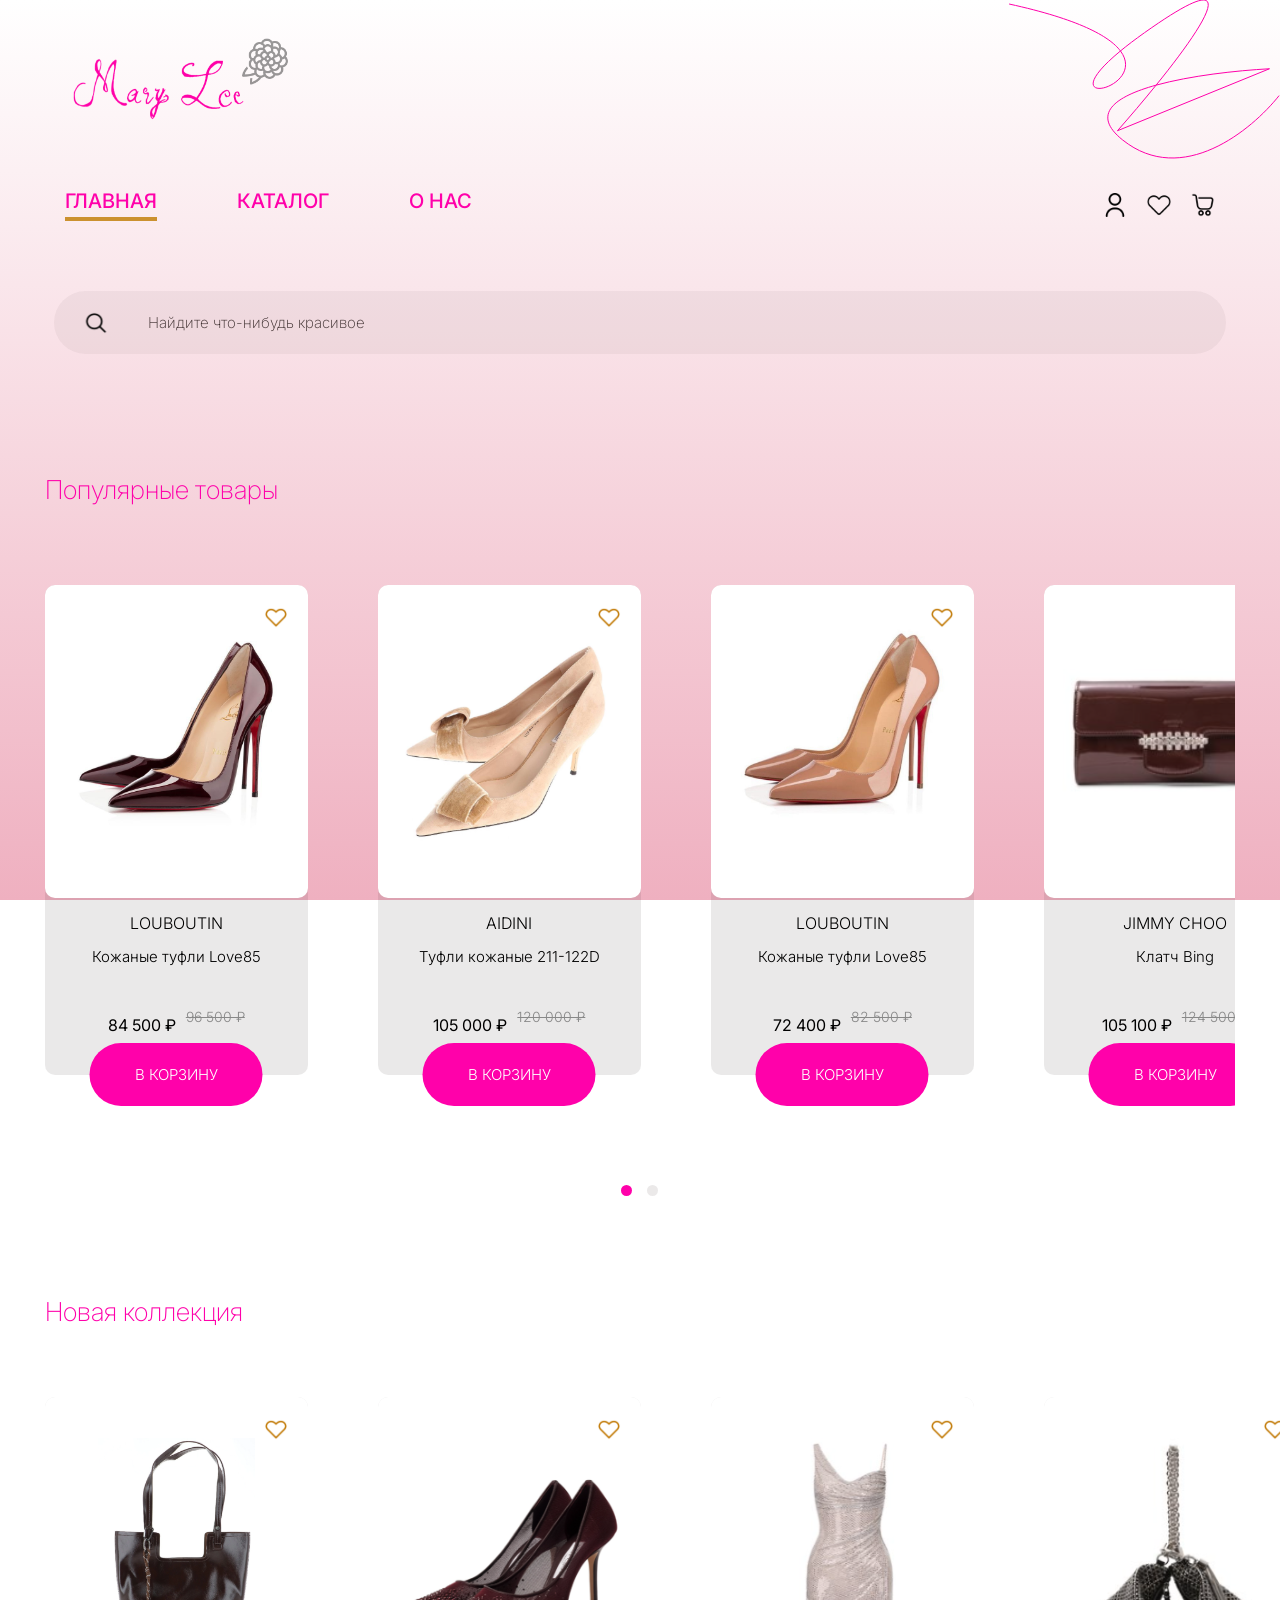
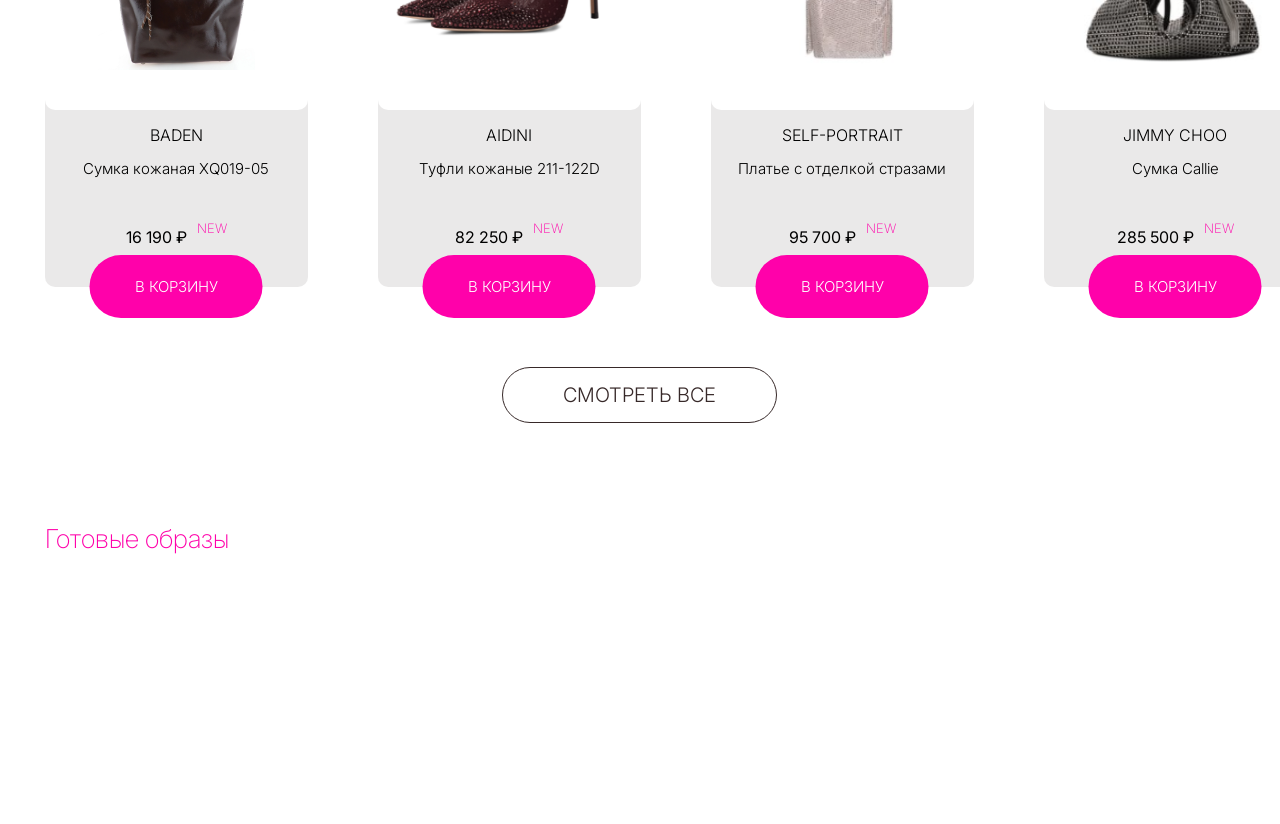
==== index.html @ 86154a0b "сделана секция "Новая коллекция"" ====
<!DOCTYPE html>
<html lang="en">
<head>
    <meta charset="UTF-8">
    <meta name="viewport" content="width=device-width, initial-scale=1.0">
    <title>MarryLee</title>
    <link rel="preconnect" href="https://fonts.googleapis.com">
    <link rel="preconnect" href="https://fonts.gstatic.com" crossorigin>
    <link href="https://fonts.googleapis.com/css2?family=Inter:wght@200;500&display=swap" rel="stylesheet">
    <link rel="stylesheet" href="style.css">
</head>
<body>
    <header class="head-with-logo">
        <div class="headerTop">
            <a href="index.html" class="header__logo">
                <img src="img/for_logo_header/logo.svg" alt="Логотип">
            </a>
            <a href="index.html" class="header_Icon_right">
                <img src="img/for_logo_header/special_line.svg" alt="Спец.линия">
            </a>
        </div>
        <div class="headerMiddle">
            <nav class="headerNav">
                <a href="index.html">ГЛАВНАЯ</a>
                <a href="catalog.html">КАТАЛОГ</a>
                <a href="about.html">О НАС</a>
            </nav>
        
            <div class="headerIcons">
                <a href="profile.html" class="icon-link">
                    <img src="img/for_logo_header/profile.svg" alt="Профиль">
                </a>
                <a href="favorites.html" class="icon-link">
                    <img src="img/for_logo_header/favorites.svg" alt="Избранное">
                </a>
                <a href="cart.html" class="icon-link">
                    <img src="img/for_logo_header/bag.svg" alt="Корзина">
                </a>
            </div>
        </div>
        <div class="headerBottom">
            <div class="headerSearchRow">
                <button class="headerSearchBtn" aria-label="Найти">
                    <img src="img/for_logo_header/search.svg" alt="Поиск">
                </button>
                <div class="headerSearchBox">Найдите что-нибудь красивое</div>
            </div>
        </div>
    </header>

    <main class="main-content">
        <section class="popular-section">
            <h2 class="popular-title">Популярные товары</h2>
            <div class="products-grid" id="popularTrack">
                <div class="product-card">
                    <div class="card-image-box">
                        <button class="favorite-btn" aria-label="В избранное">
                            <img src="img/section1/fav1.svg" alt="В избранное">
                        </button>
                        <img src="img/section1/img1.svg" alt="Товар 1" class="card-main-image">
                    </div>
                    <div class="card-info-box">
                        <div class="brand-name">LOUBOUTIN</div>
                        <div class="product-name">Кожаные туфли Love85</div>
                        <div class="price-block">
                            <span class="old-price">96 500 ₽</span>
                            <span class="current-price">84 500 ₽</span>
                        </div>
                        <button class="add-to-cart-btn">В КОРЗИНУ</button>
                    </div>
                </div>

                <div class="product-card">
                    <div class="card-image-box">
                        <button class="favorite-btn" aria-label="В избранное">
                            <img src="img/section1/fav1.svg" alt="В избранное">
                        </button>
                        <img src="img/section1/img2.svg" alt="Товар 2" class="card-main-image">
                    </div>
                    <div class="card-info-box">
                        <div class="brand-name">AIDINI</div>
                        <div class="product-name">Туфли кожаные 211-122D</div>
                        <div class="price-block">
                            <span class="old-price">120 000 ₽</span>
                            <span class="current-price">105 000 ₽</span>
                        </div>
                        <button class="add-to-cart-btn">В КОРЗИНУ</button>
                    </div>
                </div>

                <div class="product-card">
                    <div class="card-image-box">
                        <button class="favorite-btn" aria-label="В избранное">
                            <img src="img/section1/fav1.svg" alt="В избранное">
                        </button>
                        <img src="img/section1/img3.svg" alt="Товар 3" class="card-main-image">
                    </div>
                    <div class="card-info-box">
                        <div class="brand-name">LOUBOUTIN</div>
                        <div class="product-name">Кожаные туфли Love85</div>
                        <div class="price-block">
                            <span class="old-price">82 500 ₽</span>
                            <span class="current-price">72 400 ₽</span>
                        </div>
                        <button class="add-to-cart-btn">В КОРЗИНУ</button>
                    </div>
                </div>

                <div class="product-card">
                    <div class="card-image-box">
                        <button class="favorite-btn" aria-label="В избранное">
                            <img src="img/section1/fav1.svg" alt="В избранное">
                        </button>
                        <img src="img/section1/img4.svg" alt="Товар 4" class="card-main-image">
                    </div>
                    <div class="card-info-box">
                        <div class="brand-name">JIMMY CHOO</div>
                        <div class="product-name">Клатч Bing</div>
                        <div class="price-block">
                            <span class="old-price">124 500 ₽</span>
                            <span class="current-price">105 100 ₽</span>
                        </div>
                        <button class="add-to-cart-btn">В КОРЗИНУ</button>
                    </div>
                </div>

                <div class="product-card">
                    <div class="card-image-box">
                        <button class="favorite-btn" aria-label="В избранное">
                            <img src="img/section1/fav1.svg" alt="В избранное">
                        </button>
                        <img src="img/section1/img5.svg" alt="Товар 5" class="card-main-image">
                    </div>
                    <div class="card-info-box">
                        <div class="brand-name">LESILLA</div>
                        <div class="product-name">Текстильные туфли Gilda 120</div>
                        <div class="price-block">
                            <span class="old-price">130 900 ₽</span>
                            <span class="current-price">85 800 ₽</span>
                        </div>
                        <button class="add-to-cart-btn">В КОРЗИНУ</button>
                    </div>
                </div>

            </div>
            <div class="carousel-dots" id="popularDots"></div>
        </section>

        <section class="new-collection-section">
            <h2 class="section-title">Новая коллекция</h2>
            <div class="new-grid">
                <div class="product-card">
                    <div class="card-image-box">
                        <button class="favorite-btn" aria-label="В избранное">
                            <img src="img/section2/fav2.svg" alt="В избранное">
                        </button>
                        <img src="img/section2/img1.svg" alt="Товар 1" class="card-main-image">
                    </div>
                    <div class="card-info-box">
                        <div class="brand-name">BADEN</div>
                        <div class="product-name">Сумка кожаная XQ019-05</div>
                        <div class="price-block">
                            <span class="new-label">NEW</span>
                            <span class="current-price">16 190 ₽</span>
                        </div>
                        <button class="add-to-cart-btn">В КОРЗИНУ</button>
                    </div>
                </div>

                <div class="product-card">
                    <div class="card-image-box">
                        <button class="favorite-btn" aria-label="В избранное">
                            <img src="img/section2/fav2.svg" alt="В избранное">
                        </button>
                        <img src="img/section2/img2.svg" alt="Товар 2" class="card-main-image">
                    </div>
                    <div class="card-info-box">
                        <div class="brand-name">AIDINI</div>
                        <div class="product-name">Туфли кожаные 211-122D</div>
                        <div class="price-block">
                            <span class="new-label">NEW</span>
                            <span class="current-price">82 250 ₽</span>
                        </div>
                        <button class="add-to-cart-btn">В КОРЗИНУ</button>
                    </div>
                </div>

                <div class="product-card">
                    <div class="card-image-box">
                        <button class="favorite-btn" aria-label="В избранное">
                            <img src="img/section2/fav2.svg" alt="В избранное">
                        </button>
                        <img src="img/section2/img3.svg" alt="Товар 3" class="card-main-image">
                    </div>
                    <div class="card-info-box">
                        <div class="brand-name">self-portrait</div>
                        <div class="product-name">Платье с отделкой стразами</div>
                        <div class="price-block">
                            <span class="new-label">NEW</span>
                            <span class="current-price">95 700 ₽</span>
                        </div>
                        <button class="add-to-cart-btn">В КОРЗИНУ</button>
                    </div>
                </div>

                <div class="product-card">
                    <div class="card-image-box">
                        <button class="favorite-btn" aria-label="В избранное">
                            <img src="img/section2/fav2.svg" alt="В избранное">
                        </button>
                        <img src="img/section2/img4.svg" alt="Товар 4" class="card-main-image">
                    </div>
                    <div class="card-info-box">
                        <div class="brand-name">JIMMY CHOO</div>
                        <div class="product-name">Сумка Callie</div>
                        <div class="price-block">
                            <span class="new-label">NEW</span>
                            <span class="current-price">285 500 ₽</span>
                        </div>
                        <button class="add-to-cart-btn">В КОРЗИНУ</button>
                    </div>
                </div>

                <div class="product-card">
                    <div class="card-image-box">
                        <button class="favorite-btn" aria-label="В избранное">
                            <img src="img/section2/fav2.svg" alt="В избранное">
                        </button>
                        <img src="img/section2/img5.svg" alt="Товар 5" class="card-main-image">
                    </div>
                    <div class="card-info-box">
                        <div class="brand-name">JIMMY CHOO</div>
                        <div class="product-name">Бархатные мюли Bing 100</div>
                        <div class="price-block">
                            <span class="new-label">NEW</span>
                            <span class="current-price">126 500 ₽</span>
                        </div>
                        <button class="add-to-cart-btn">В КОРЗИНУ</button>
                    </div>
                </div>

            </div>

            <div class="collection-btn-wrapper">
                <button class="view-all-btn" id="viewAllBtn">СМОТРЕТЬ ВСЕ</button>
            </div>
        </section>

        <section class="ready-looks-section">
            <h2 class="section-title">Готовые образы</h2>
            
            <div class="looks-content">

            </div>
        </section>

    </main>

    <script src="script.js"></script>
</body>
</html>
---- style.css ----
html, body {
    margin: 0;
    padding: 0;
    height: 100%;
}

body {
    background: linear-gradient(to bottom, #FFFFFF 0%, #EFB0C0 100%);
    background-attachment: fixed;
    font-family: 'Inter', sans-serif;
}

.headerTop {
    display: flex;
    justify-content: space-between;
    padding-top: 0; 
    padding-right: 0; 
    padding-bottom: 0;
    padding-left: 30px;
    align-items: center;
}

.header__logo{
    margin-top: 20px;
}

.header__logo img {
    display: block;
}

.header_Icon_right {
    margin: 0;
    padding: 0;
    display: flex;
    align-items: flex-start;
}

.header_Icon_right img {
    display: block;
}

.headerNav {
    display: flex;
    gap: 80px;

}

.headerNav a {
    color: #FF01AA;
    text-decoration: none;
    font-size: 20px;
    font-family: 'Inter', sans-serif;
    font-weight: 500;

    position: relative;
    padding-bottom: 8px;
    display: inline-block;
    transition: color 0.3s ease;
}

.headerNav a::after {
    content: '';
    position: absolute;
    bottom: 0;
    left: 0;
    width: 100%;
    height: 4px;
    background-color: #CB912F;
    opacity: 0;
    transition: opacity 0.3s ease;
}

.headerNav a.active::after {
    opacity: 1;
}

.headerSearchRow {
    display: flex;
    justify-content: flex-start; 
    align-items: center;
    gap: 40px;
    background-color: rgba(55, 41, 41, 0.05);
    border-radius: 40px;
    padding: 6px 30px;
    width: 100%; 
    max-width: 96%;
    margin: 0 auto; 
    box-sizing: border-box;

}

.headerSearchBox {
    background-color: transparent;
    padding: 16px 0px;
    color: #372929;
    font-size: 15px;
    font-family: 'Inter', sans-serif;
    font-weight: 200;
    flex-grow: 1;
}

.headerSearchBtn {
    background: none;
    border: none;
    cursor: pointer;
    padding: 0;
    display: flex;
    align-items: center;
}

.headerSearchBtn img {
    height: 24px;
    display: block;
}


.headerIcons {
    display: flex;
    align-items: center;
    gap: 20px;
}

.headerIcons img {
    height: 24px;
    width: auto;
    display: block;
}

.headerIcons .icon-link:hover img {
    opacity: 0.7;
}

.headerMiddle {
    display: flex;
    justify-content: space-between;
    align-items: center;
    padding-left: 65px;
    padding-right: 65px;
    padding-top: 30px;
    padding-bottom: 0;
}

.headerBottom {
    padding-left: 30px;
    padding-right: 30px;
    padding-top: 70px; 
    padding-bottom: 20px;
}

.main-content {
    max-width: 93%; 
    margin: 0 auto;
    padding: 0 30px;
}

.popular-section,
.new-collection-section,
.ready-looks-section {
    margin-top: 100px; 
}

.popular-section {
    margin-top: 100px;
}

.popular-title {
    color: #FF01AA;
    font-family: 'Inter', sans-serif;
    font-weight: 200;
    font-size: 26px;
    margin-top: 0;
    margin-bottom: 70px;
}

.section-title {
    color: #FF01AA;
    font-family: 'Inter', sans-serif;
    font-weight: 200;
    font-size: 26px;
    margin-top: 0;
    margin-bottom: 70px;
}

.products-grid {
    display: flex;
    gap: 70px;
    overflow-x: auto;
    scroll-behavior: smooth; 
    scroll-snap-type: x mandatory; 
    padding-bottom: 80px; 
    padding-top: 10px;
    padding-right: 30px;
    -ms-overflow-style: none;
    scrollbar-width: none;
    user-select: none;
}

.products-grid::-webkit-scrollbar {
    display: none;
}

.collection-content,
.looks-content {
    min-height: 200px;
    background-color: rgba(255, 255, 255, 0.3);
    border-radius: 20px;
    display: flex;
    align-items: center;
    justify-content: center;
    color: #999;
    font-family: 'Inter', sans-serif;
}


.product-card {
    flex: 0 0 263px; 
    width: 263px;
    height: 490px;
    border-radius: 10px;
    background-color: rgba(55, 41, 41, 0.1);; 
    position: relative;
    scroll-snap-align: start; 
    display: flex;
    flex-direction: column;
}

.card-image-box {
    height: 313px;
    background-color: #FFFFFF;
    border-radius: 10px;
    position: relative;
    display: flex;
    align-items: center;
    justify-content: center;
}

.card-main-image {
    width: 232px;
    height: 232px;
    object-fit: contain;
}

.favorite-btn {
    position: absolute;
    top: 20px;
    right: 20px;
    background: none;
    border: none;
    cursor: pointer;
    padding: 0;
    width: 24px;
    height: 24px;
    z-index: 2;
}

.favorite-btn img {
    width: 100%;
    height: 100%;
    object-fit: contain;
}

.card-info-box {
    padding: 15px 20px 0 20px;
    text-align: center;
    display: flex;
    flex-direction: column;
    align-items: center;
    position: relative;
    flex-grow: 1; 
}

.brand-name {
    font-family: 'Inter', sans-serif;
    font-weight: 300;
    font-size: 16px;
    color: #000;
    margin-bottom: 15px;
    text-transform: uppercase;
}

.product-name {
    font-family: 'Inter', sans-serif;
    font-weight: 300;
    font-size: 15px;
    color: #000;
    margin-bottom: 10px;
    line-height: 1.2;
    display: -webkit-box;
    -webkit-line-clamp: 2;
    -webkit-box-orient: vertical;
    overflow: hidden;
}

.price-block {
    display: flex;
    flex-direction: row-reverse;
    align-items: flex-start; 
    justify-content: center;
    gap: 10px;
    margin-top: auto; 
    margin-bottom: 40px; 
}

.current-price {
    font-family: 'Inter', sans-serif;
    font-weight: 400;
    font-size: 16px;
    color: #000;
}

.old-price {
    font-family: 'Inter', sans-serif;
    font-weight: 300;
    font-size: 14px;
    color: #888; 
    text-decoration: line-through;
    vertical-align: super;
    line-height: 1;
    margin-top: -5px; 
}

.add-to-cart-btn {
    position: absolute;
    bottom: -31px;
    left: 50%;
    transform: translateX(-50%);
    width: 173px;
    height: 63px;
    border-radius: 31.5px; 
    background-color: #FF01AA;
    color: #FFFFFF;
    font-family: 'Inter', sans-serif;
    font-weight: 300; 
    font-size: 15px;
    border: none;
    cursor: pointer;
    display: flex;
    align-items: center;
    justify-content: center;
    transition: background-color 0.3s ease;
}

.add-to-cart-btn:hover {
    background-color: #d1008b;
}

.carousel-dots {
    display: flex;
    justify-content: center;
    gap: 15px;
    margin-top:30px; 
}

.dot {
    width: 11px;
    height: 11px;
    border-radius: 50%;
    background-color: rgba(55, 41, 41, 0.1);
    cursor: pointer;
    transition: background-color 0.3s ease;
}

.dot.active {
    background-color: #FF01AA; 
}

.new-grid {
    display: grid;
    grid-template-columns: repeat(4, 1fr);
    gap: 70px;
    overflow-x: visible; 
    padding-bottom: 0;
    padding-right: 0;
}

.collection-btn-wrapper {
    display: flex;
    justify-content: center;
    margin-top: 80px;
}

.view-all-btn {
    background: transparent;
    border: 1px solid #372929;
    border-radius: 30px;
    padding: 15px 60px;
    
    font-family: 'Inter', sans-serif;
    font-weight: 300;
    font-size: 20px;
    color: #372929;
    
    cursor: pointer;
    transition: all 0.3s ease;
}

.view-all-btn:hover {
    background-color: #372929;
    color: #FFFFFF;
}

.new-label {
    font-family: 'Inter', sans-serif;
    font-weight: 200;
    font-size: 13px;
    color: #FF01AA;
    vertical-align: super;
    line-height: 1;
    margin-top: -5px; 
}
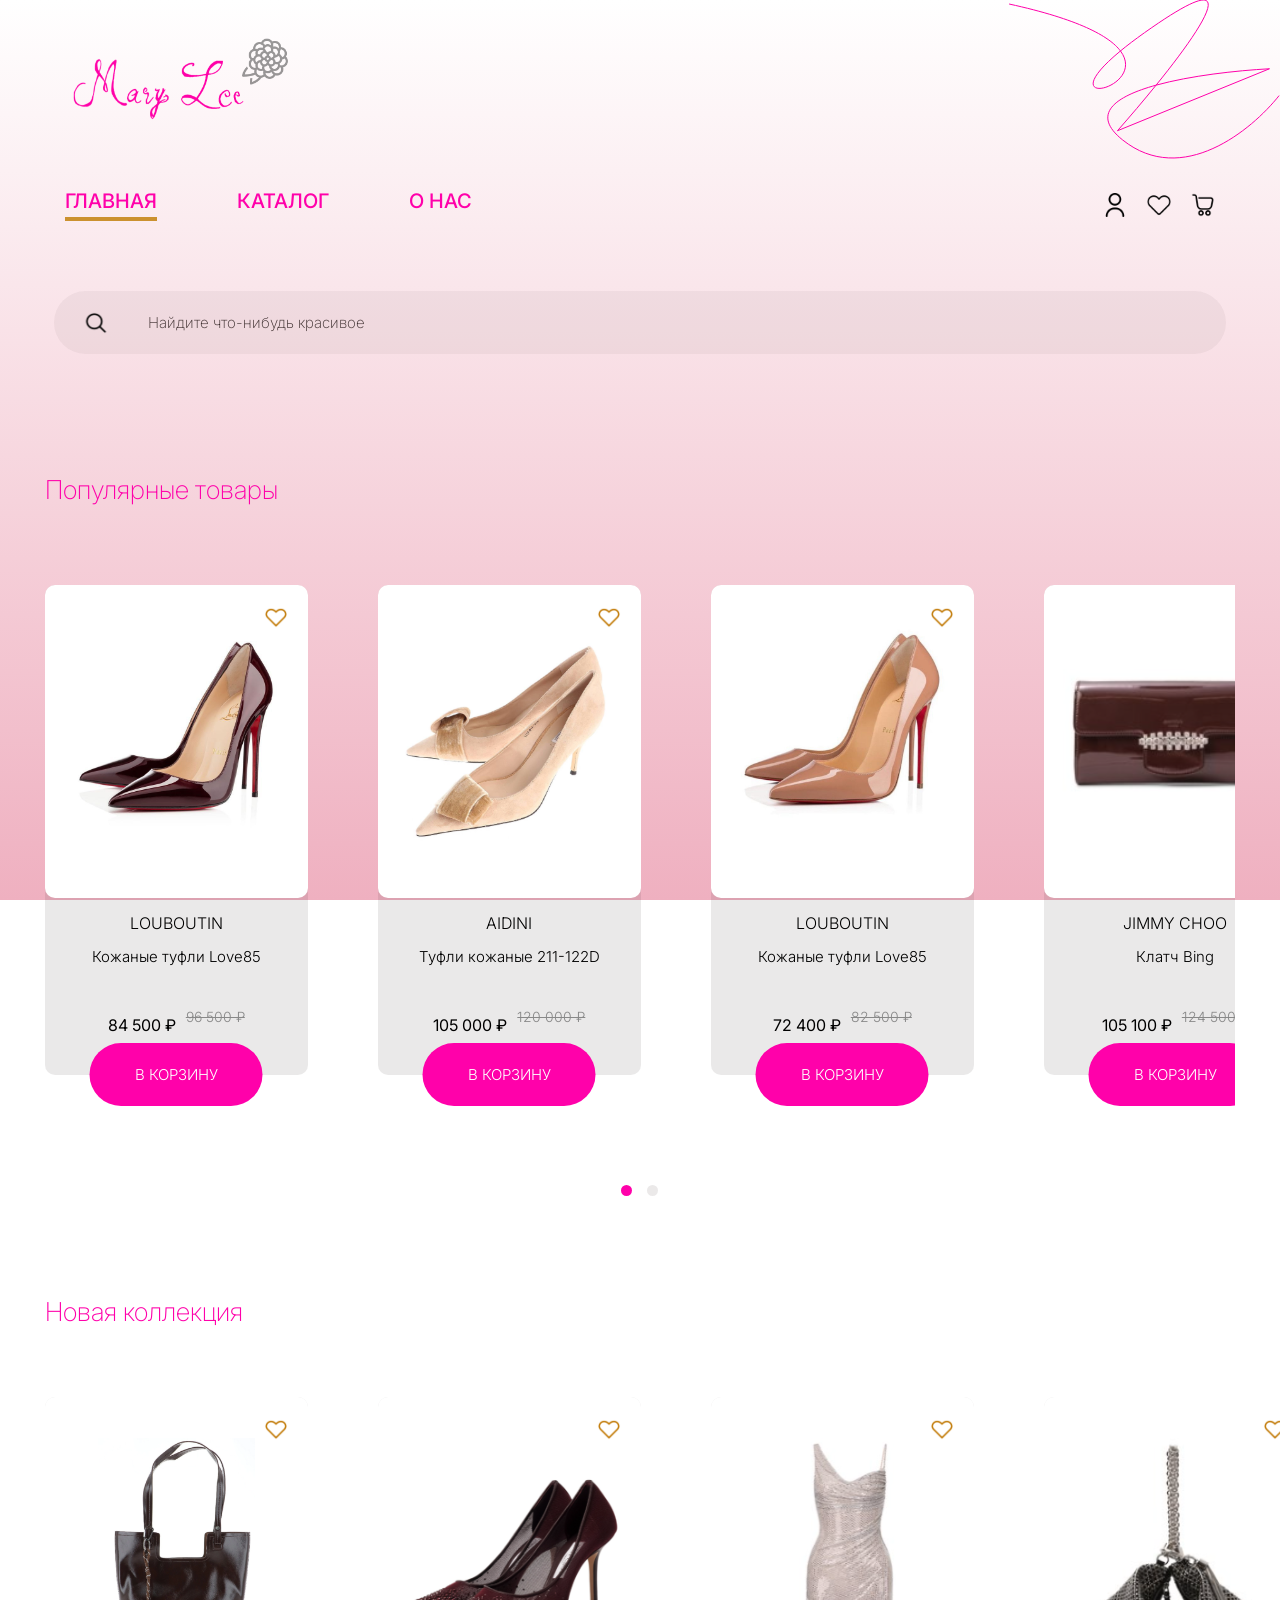
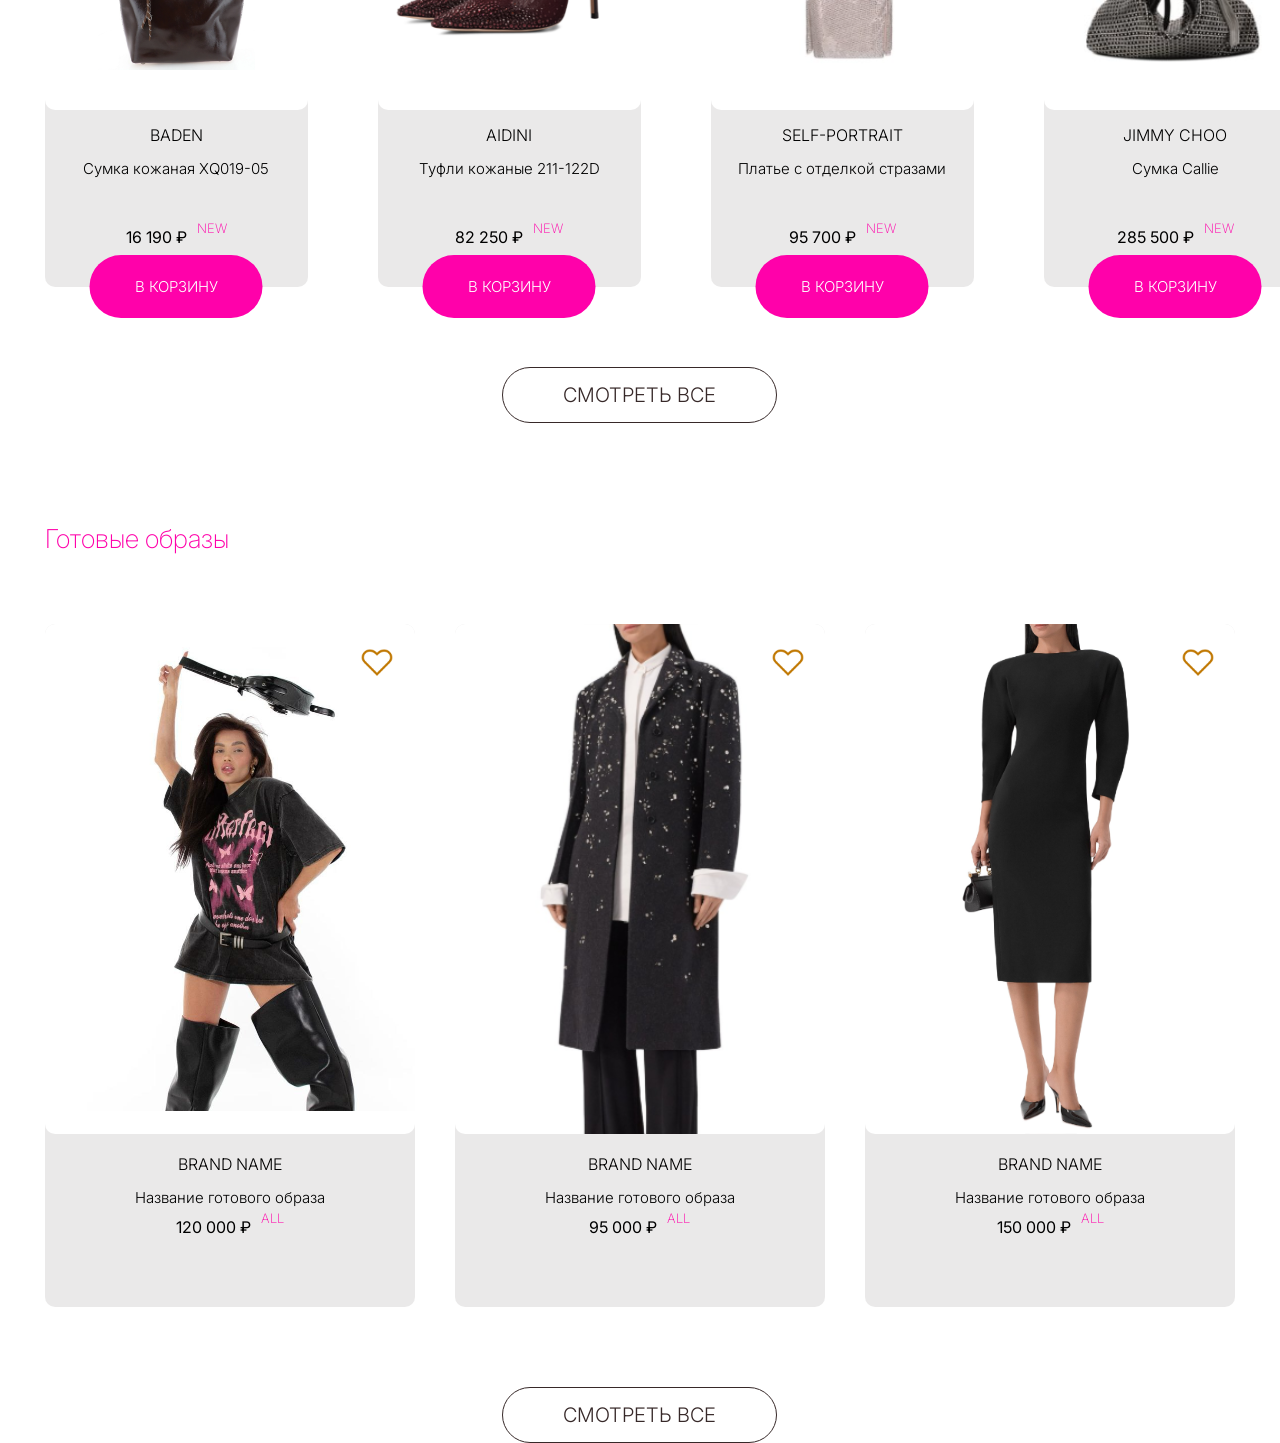
==== commit 3ef4fa5c: "сделан блок "Готовые образы"" ====
--- a/index.html
+++ b/index.html
@@ -248,9 +248,77 @@
 
         <section class="ready-looks-section">
             <h2 class="section-title">Готовые образы</h2>
-            
-            <div class="looks-content">
-
+            <div class="looks-grid" id="looksGrid">
+                <div class="look-card">
+                    <div class="look-image-box">
+                        <button class="favorite-btn-large" aria-label="В избранное">
+                            <img src="img/section3/fav3.svg" alt="В избранное">
+                        </button>
+                        <img src="img/section3/img1.svg" alt="Образ 1" class="look-main-image">
+                    </div>
+                    <div class="look-info-box">
+                        <div class="brand-name">BRAND NAME</div>
+                        <div class="product-name">Название готового образа</div>
+                        <div class="price-block">
+                            <span class="new-label">ALL</span>
+                            <span class="current-price">120 000 ₽</span>
+                        </div>
+                    </div>
+                </div>
+                <div class="look-card">
+                    <div class="look-image-box">
+                        <button class="favorite-btn-large" aria-label="В избранное">
+                            <img src="img/section3/fav3.svg" alt="В избранное">
+                        </button>
+                        <img src="img/section3/img2.svg" alt="Образ 2" class="look-main-image">
+                    </div>
+                    <div class="look-info-box">
+                        <div class="brand-name">BRAND NAME</div>
+                        <div class="product-name">Название готового образа</div>
+                        <div class="price-block">
+                            <span class="new-label">ALL</span>
+                            <span class="current-price">95 000 ₽</span>
+                        </div>
+                    </div>
+                </div>
+
+                <div class="look-card">
+                    <div class="look-image-box">
+                        <button class="favorite-btn-large" aria-label="В избранное">
+                            <img src="img/section3/fav3.svg" alt="В избранное">
+                        </button>
+                        <img src="img/section3/img3.svg" alt="Образ 3" class="look-main-image">
+                    </div>
+                    <div class="look-info-box">
+                        <div class="brand-name">BRAND NAME</div>
+                        <div class="product-name">Название готового образа</div>
+                        <div class="price-block">
+                            <span class="new-label">ALL</span>
+                            <span class="current-price">150 000 ₽</span>
+                        </div>
+                    </div>
+                </div>
+
+                <div class="look-card">
+                    <div class="look-image-box">
+                        <button class="favorite-btn-large" aria-label="В избранное">
+                            <img src="img/section3/fav3.svg" alt="В избранное">
+                        </button>
+                        <img src="img/section3/img4.svg" alt="Образ 4" class="look-main-image">
+                    </div>
+                    <div class="look-info-box">
+                        <div class="brand-name">Valentino</div>
+                        <div class="product-name">Платье + туфли</div>
+                        <div class="price-block">
+                            <span class="new-label">ALL</span>
+                            <span class="current-price">3 341 000 ₽</span>
+                        </div>
+                    </div>
+                </div>
+
+            </div>
+            <div class="collection-btn-wrapper">
+                <button class="view-all-btn" id="viewAllLooksBtn">СМОТРЕТЬ ВСЕ</button>
             </div>
         </section>
 
--- a/style.css
+++ b/style.css
@@ -409,4 +409,68 @@
     margin-top: -5px; 
 }
 
-
+.looks-grid {
+    display: grid;
+    grid-template-columns: repeat(3, 1fr); 
+    justify-content: center; 
+    gap: 40px; 
+    overflow-x: visible;
+}
+
+.look-card {
+    width: 100%;
+    /* max-width: 470px; */
+    border-radius: 10px;
+    background-color: rgba(55, 41, 41, 0.1); 
+    position: relative;
+    display: flex;
+    flex-direction: column;
+}
+
+.look-image-box {
+    width: 100%;
+    height: 510px; 
+    background-color: #FFFFFF;
+    border-radius: 10px;
+    position: relative;
+    display: flex;
+    align-items: center;
+    justify-content: center;
+    overflow: hidden; 
+}
+
+.look-main-image {
+    width: 100%;
+    height: 100%;
+    object-fit: contain; 
+    border-radius: 10px;
+}
+
+.favorite-btn-large {
+    position: absolute;
+    top: 20px;
+    right: 20px;
+    background: none;
+    border: none;
+    cursor: pointer;
+    padding: 0;
+    width: 35px; 
+    height: 35px; 
+    z-index: 2;
+}
+
+.favorite-btn-large img {
+    width: 100%;
+    height: 100%;
+    object-fit: contain;
+}
+
+.look-info-box {
+    padding: 20px 20px 30px 20px;
+    text-align: center;
+    display: flex;
+    flex-direction: column;
+    align-items: center;
+    justify-content: center;
+    flex-grow: 1; 
+}
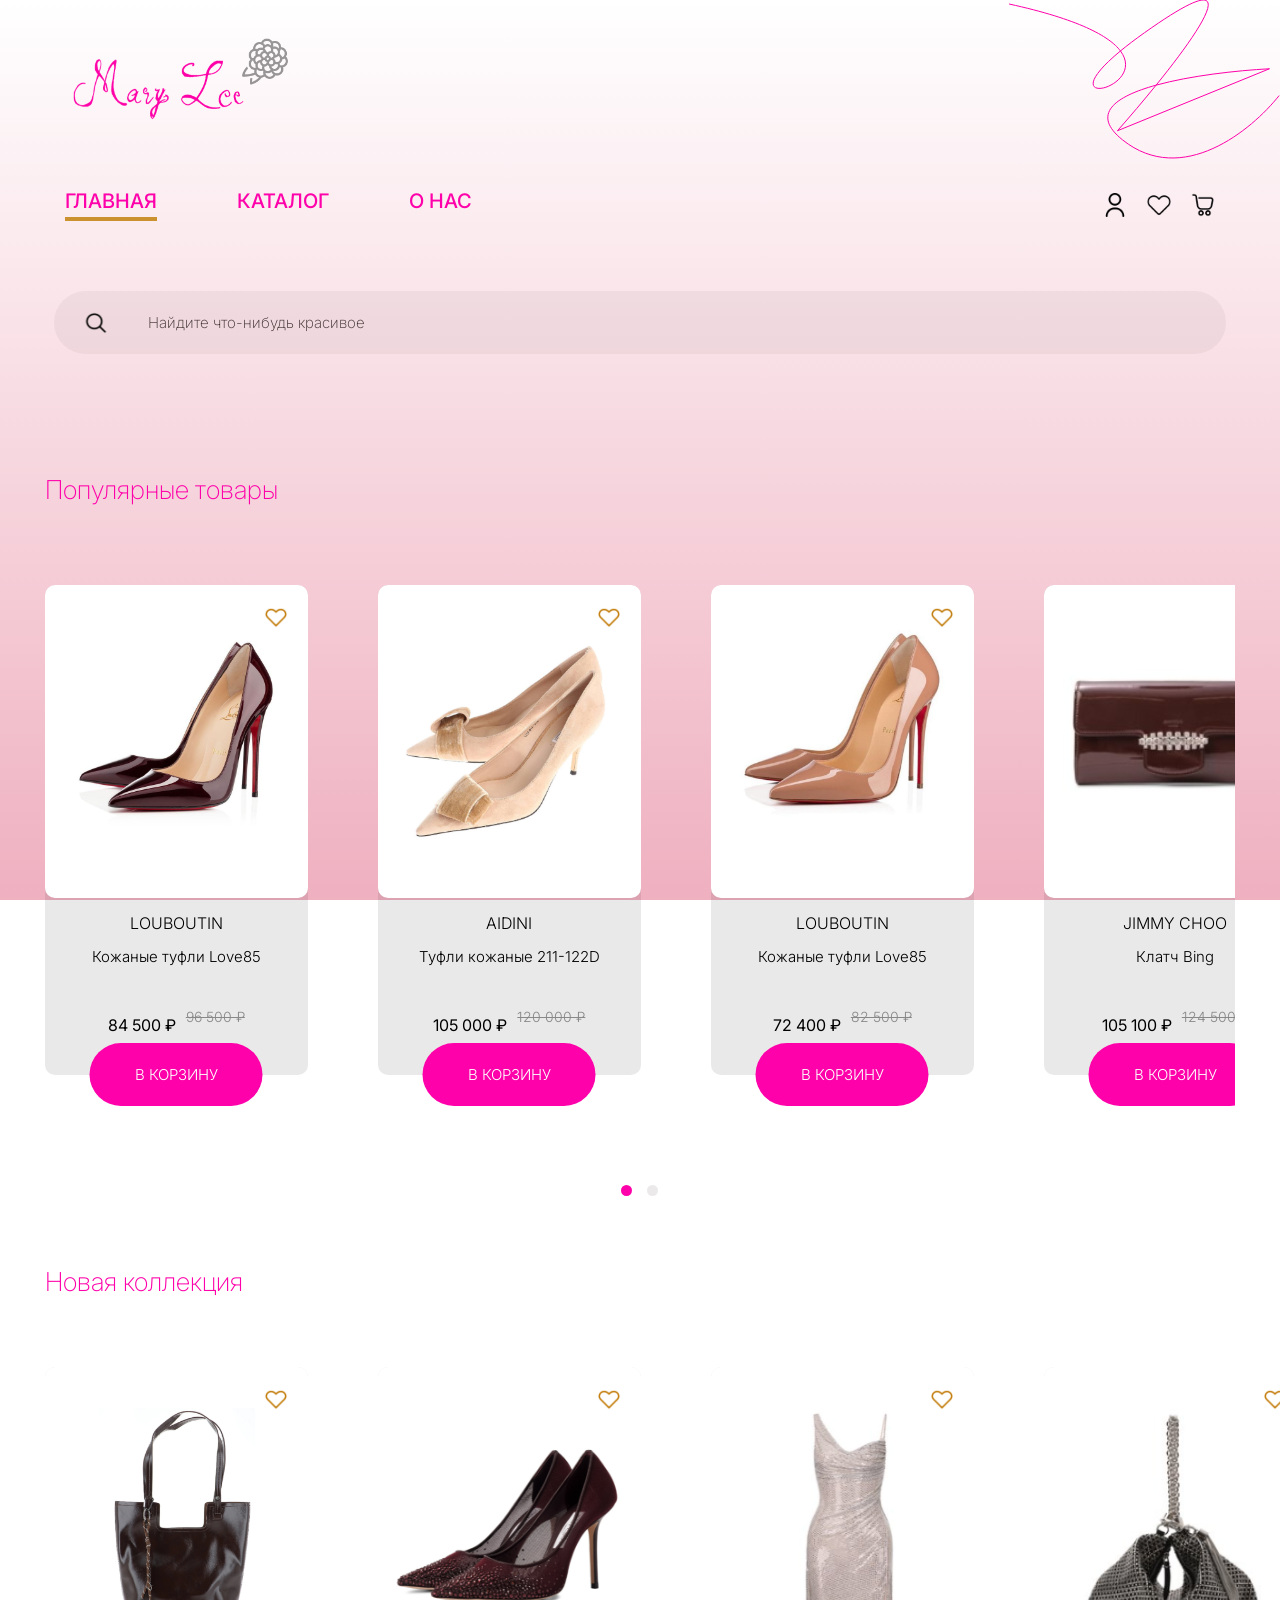
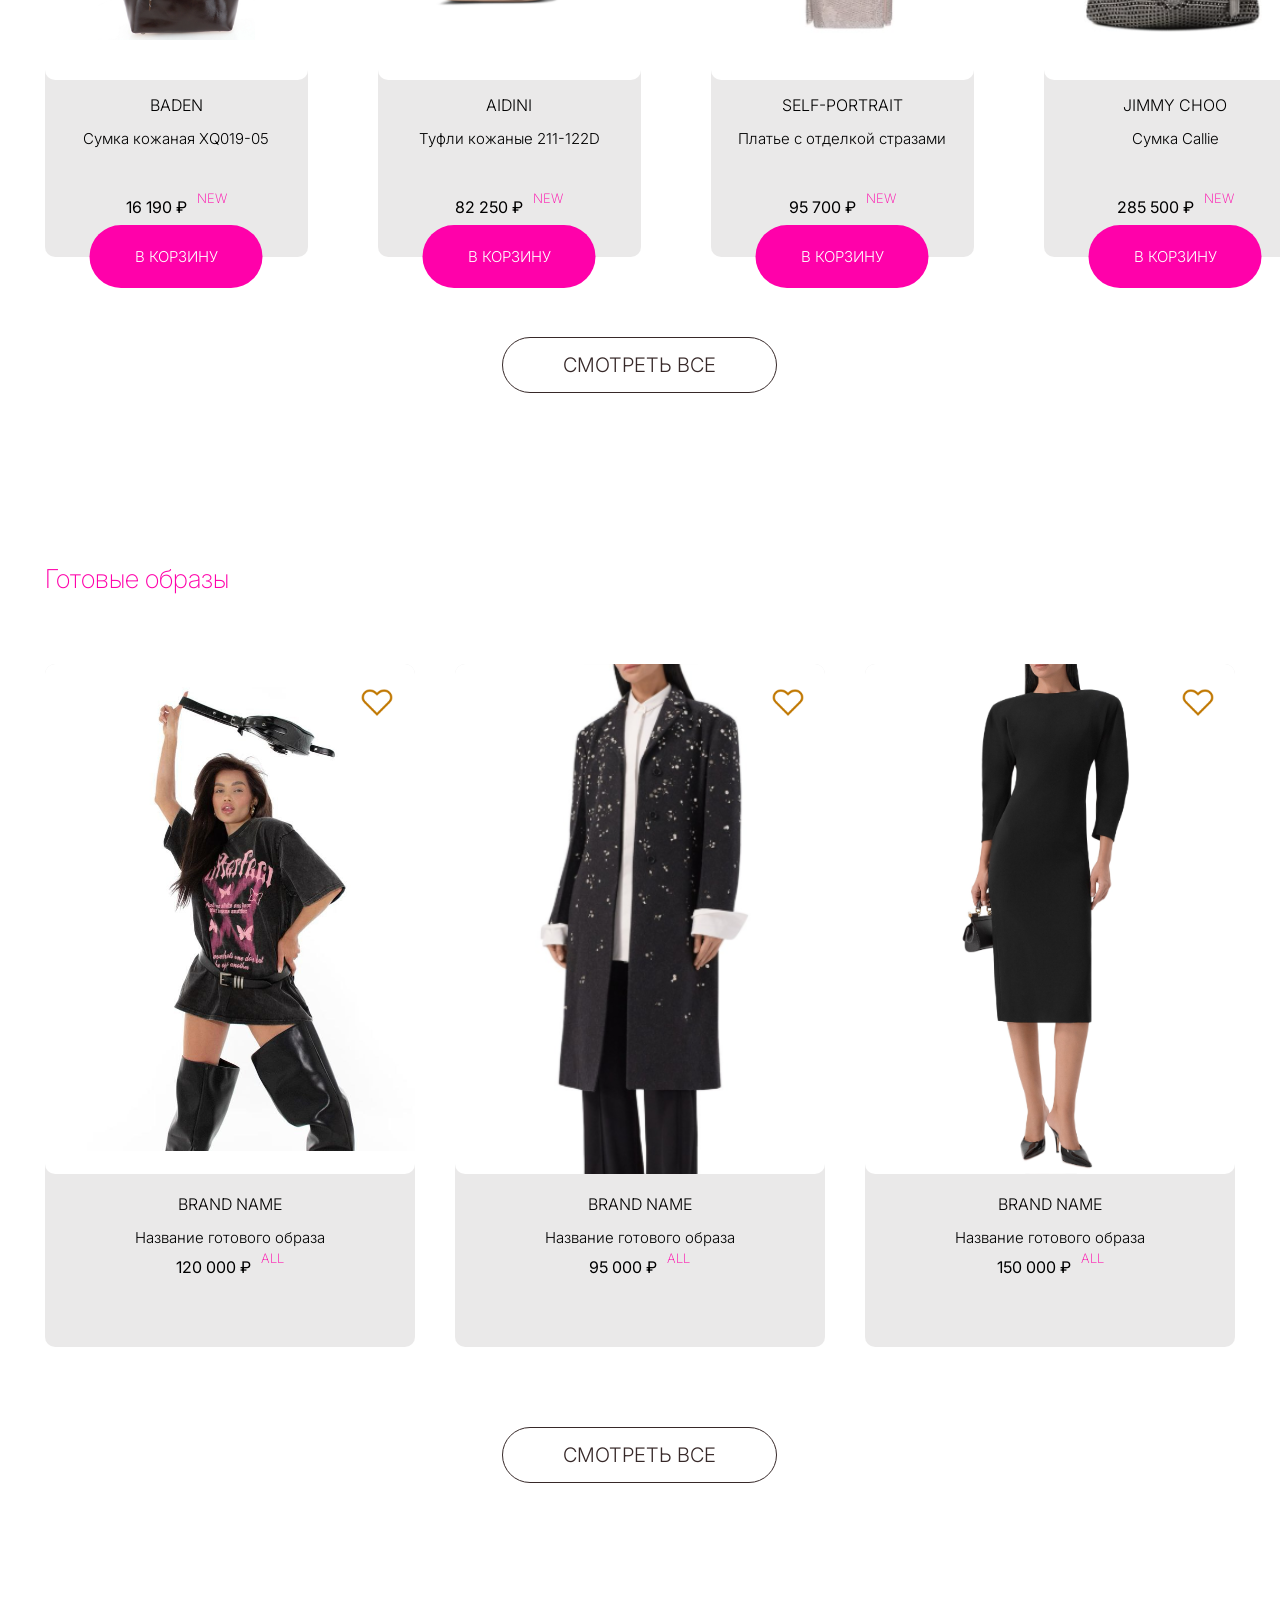
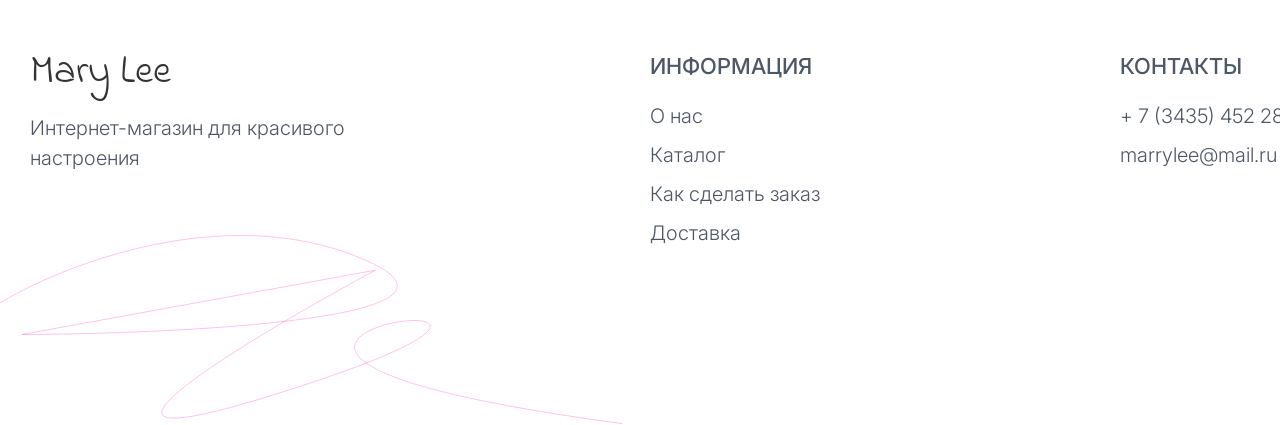
==== commit 2cc3b062: "сделан футер" ====
--- a/index.html
+++ b/index.html
@@ -6,7 +6,7 @@
     <title>MarryLee</title>
     <link rel="preconnect" href="https://fonts.googleapis.com">
     <link rel="preconnect" href="https://fonts.gstatic.com" crossorigin>
-    <link href="https://fonts.googleapis.com/css2?family=Inter:wght@200;500&display=swap" rel="stylesheet">
+    <link href="https://fonts.googleapis.com/css2?family=Indie+Flower&family=Inter:wght@300;500&display=swap" rel="stylesheet">
     <link rel="stylesheet" href="style.css">
 </head>
 <body>
@@ -324,6 +324,37 @@
 
     </main>
 
+    <footer class="footer">
+        <div class="footer__container">
+            <div class="footer__col footer__col_left">
+                <div class="footer__logo">Mary Lee</div>
+                <p class="footer__desc">Интернет-магазин для красивого настроения</p>
+                
+            </div>
+
+            <div class="footer__col footer__col_center">
+                <h4 class="footer__title">ИНФОРМАЦИЯ</h4>
+                <ul class="footer__nav-list">
+                    <li><a href="#" class="footer__link">О нас</a></li>
+                    <li><a href="#" class="footer__link">Каталог</a></li>
+                    <li><a href="#" class="footer__link">Как сделать заказ</a></li>
+                    <li><a href="#" class="footer__link">Доставка</a></li>
+                </ul>
+            </div>
+
+            <div class="footer__col footer__col_right">
+                <h4 class="footer__title">КОНТАКТЫ</h4>
+                <ul class="footer__nav-list">
+                    <li><a href="#" class="footer__link">+ 7 (3435) 452 28</a></li>
+                    <li><a href="#" class="footer__link">marrylee@mail.ru</a></li>
+                </ul>
+            </div>
+
+        </div>
+        <img src="img/for_footer/line-left.svg" alt="" class="footer__line">
+
+    </footer>
+    
     <script src="script.js"></script>
 </body>
 </html>
--- a/style.css
+++ b/style.css
@@ -156,7 +156,7 @@
 .popular-section,
 .new-collection-section,
 .ready-looks-section {
-    margin-top: 100px; 
+    margin-top: 70px; 
 }
 
 .popular-section {
@@ -286,7 +286,6 @@
     margin-bottom: 10px;
     line-height: 1.2;
     display: -webkit-box;
-    -webkit-line-clamp: 2;
     -webkit-box-orient: vertical;
     overflow: hidden;
 }
@@ -392,6 +391,8 @@
     
     cursor: pointer;
     transition: all 0.3s ease;
+
+    margin-bottom: 100px;
 }
 
 .view-all-btn:hover {
@@ -474,3 +475,91 @@
     justify-content: center;
     flex-grow: 1; 
 }
+
+.footer {
+  width: 100%;
+  background-color: rgba(255, 255, 255, 0.63);
+  position: relative;
+  overflow: hidden;
+}
+
+.footer__container {
+  width: 100%;
+  max-width: 1440px;
+  margin: 0 auto;
+  padding: 70px 30px 180px 30px;
+  display: flex;
+  justify-content: flex-start;
+  position: relative;
+}
+
+.footer__col_left {
+  display: flex;
+  flex-direction: column;
+}
+
+.footer__logo {
+  font-family: 'Indie Flower', cursive;
+  font-weight: 400;
+  font-size: 40px;
+  color: #333333;
+  margin-bottom: 20px;
+  line-height: 1;
+}
+
+.footer__desc {
+  font-family: 'Inter', sans-serif;
+  font-weight: 300;
+  font-size: 20px;
+  color: #4C5866;
+  max-width: 320px;
+  line-height: 1.5;
+  margin: 0;
+}
+
+.footer__line {
+  position: absolute;
+  bottom: 0;
+  left: 0;
+  width: auto;
+  height: auto;
+}
+
+.footer__col_center,
+.footer__col_right {
+  margin-left: 300px;
+}
+
+.footer__title {
+  font-family: 'Inter', sans-serif;
+  font-weight: 500;
+  font-size: 22px;
+  color: #4C5866;
+  text-transform: uppercase;
+  margin: 0 0 25px 0;
+  line-height: 1.2;
+}
+
+.footer__nav-list {
+  list-style: none;
+  padding: 0;
+  margin: 0;
+  display: flex;
+  flex-direction: column;
+  gap: 15px;
+}
+
+.footer__link {
+  font-family: 'Inter', sans-serif;
+  font-weight: 300;
+  font-size: 20px;
+  color: #4C5866;
+  text-decoration: none;
+  transition: color 0.2s;
+}
+
+.footer__link:hover {
+  color: #7875FE;
+}
+
+
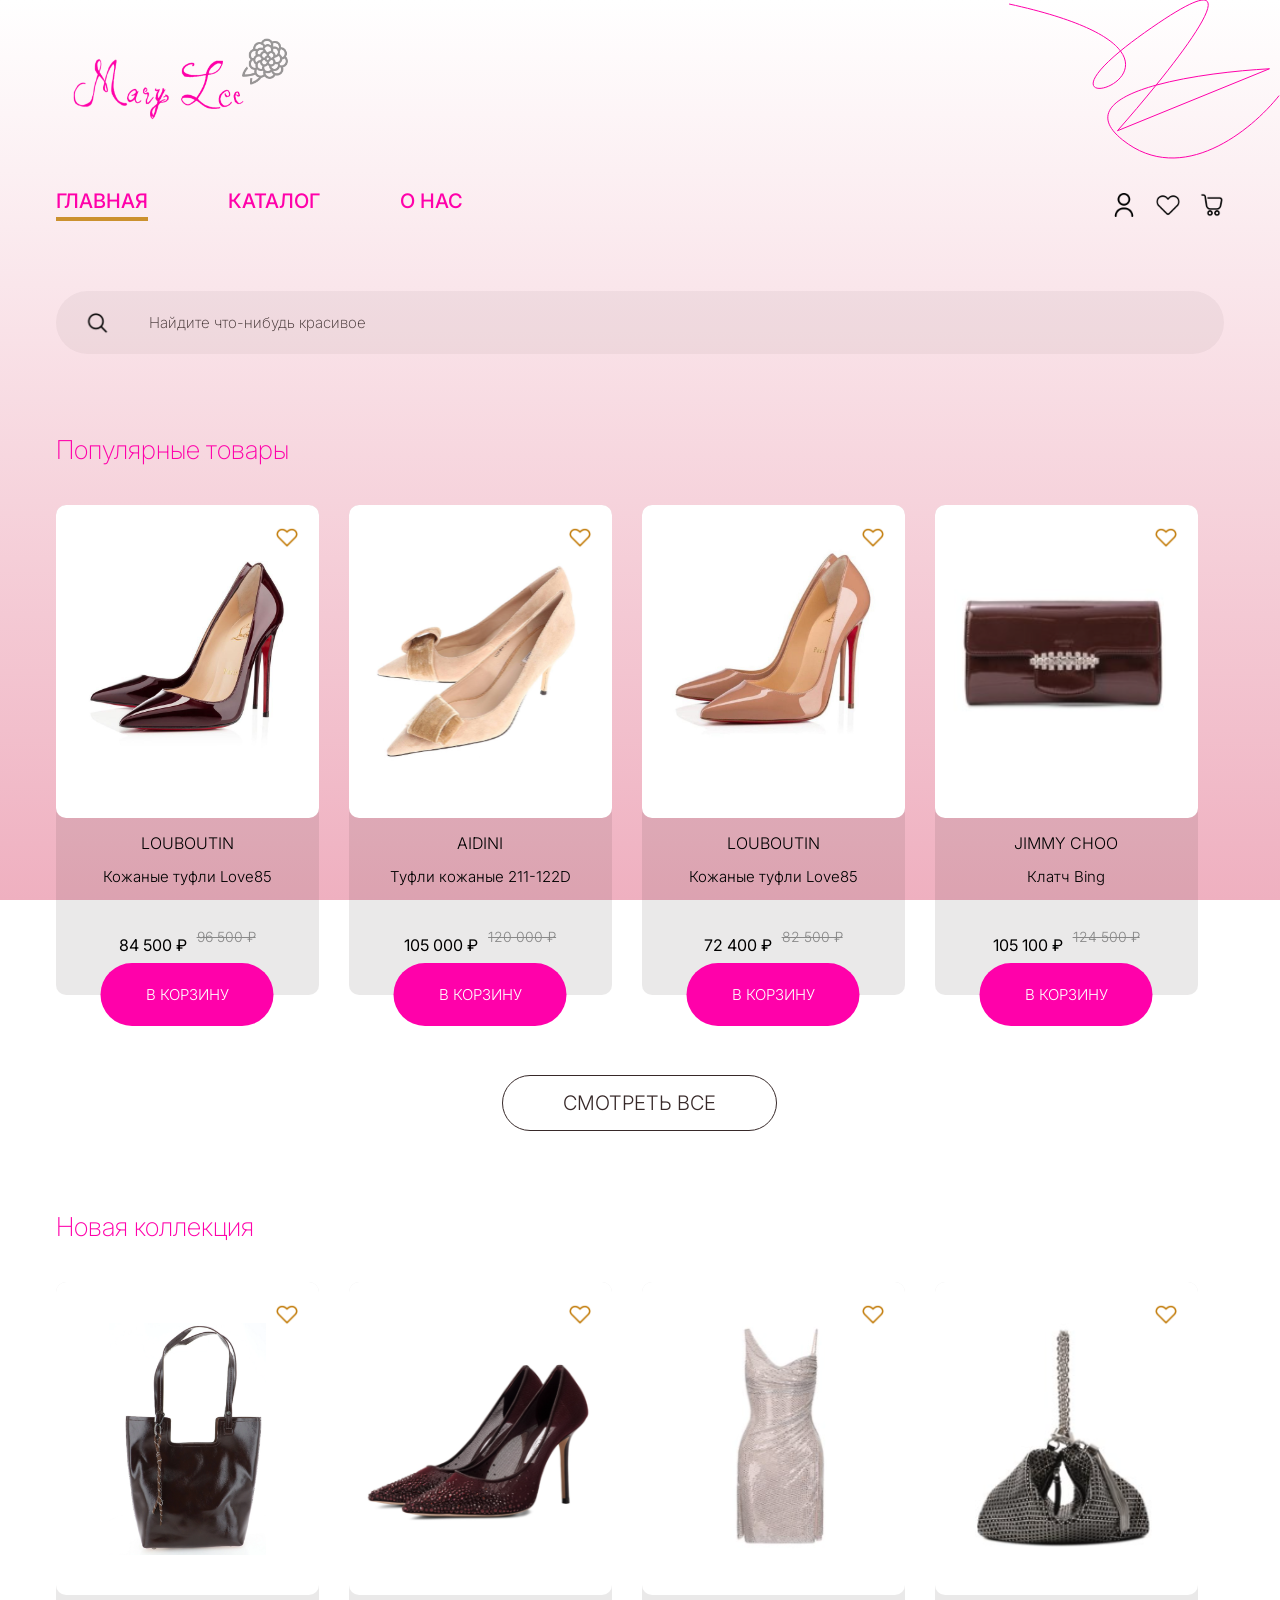
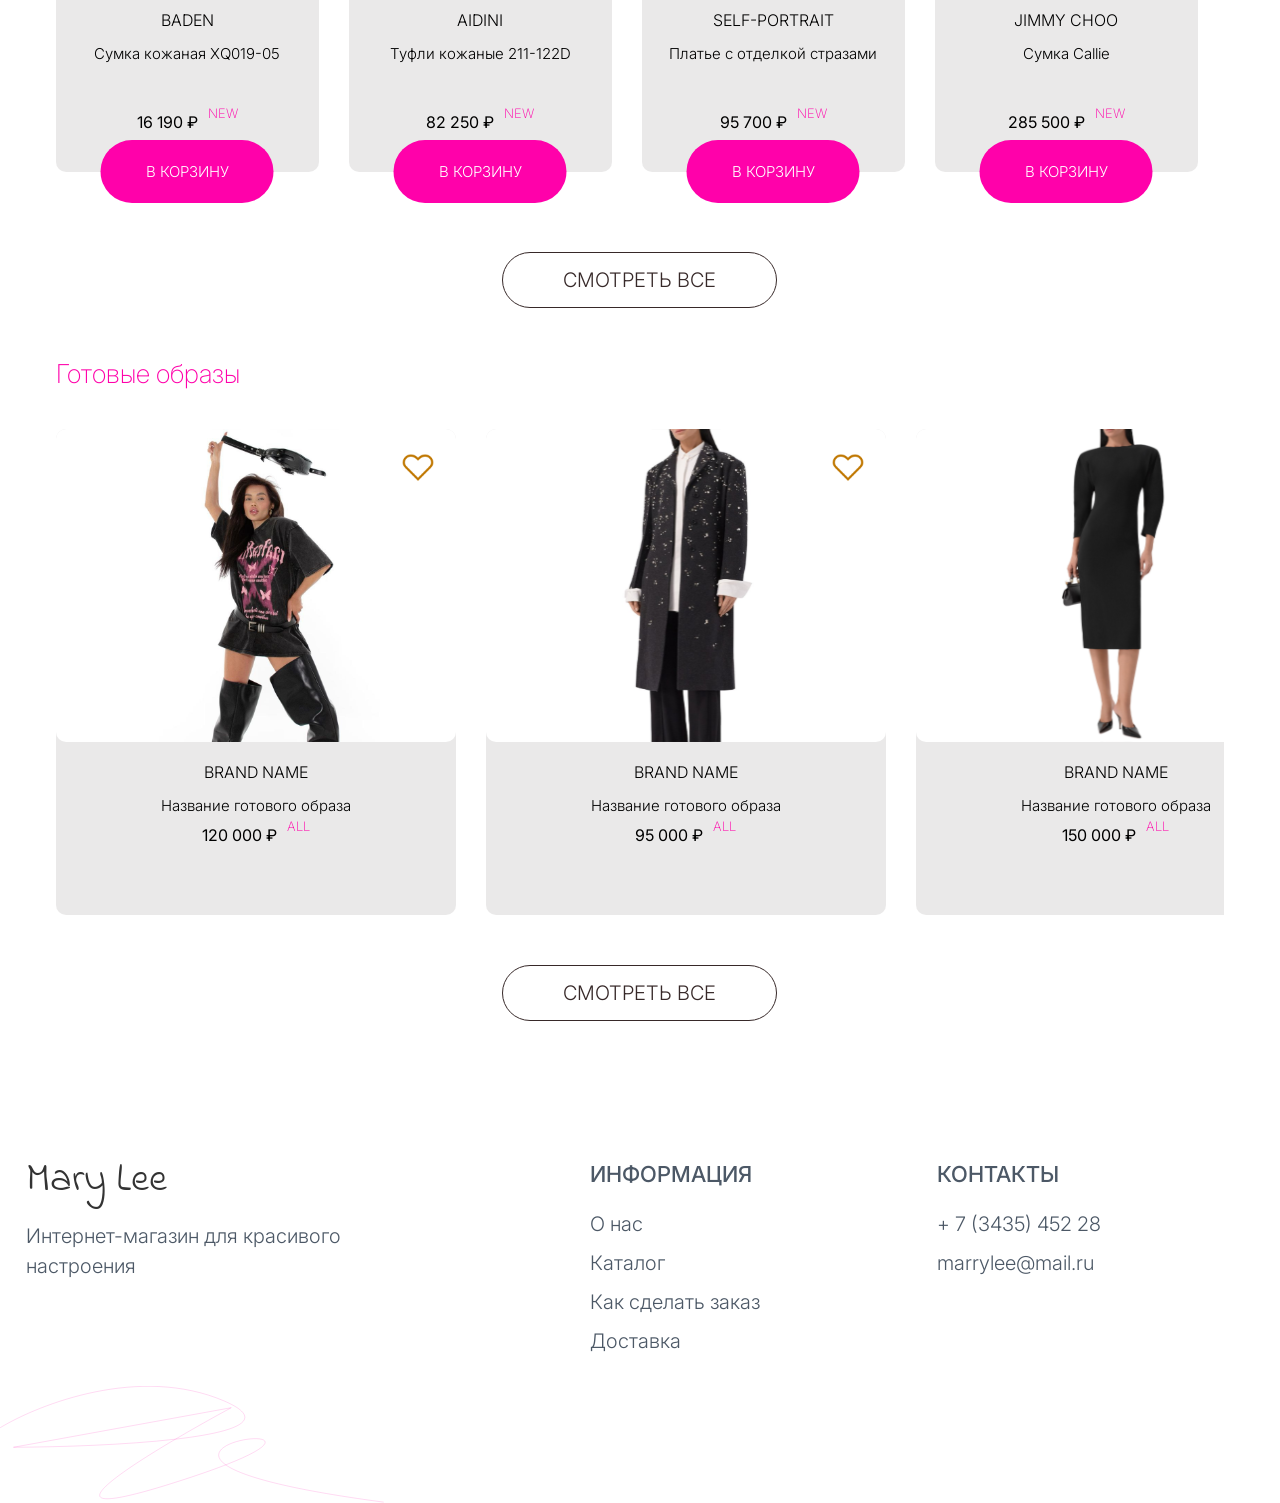
==== commit 1f2f22fb: "сделан адаптив главной страницы" ====
--- a/index.html
+++ b/index.html
@@ -50,11 +50,18 @@
 
     <main class="main-content">
         <section class="popular-section">
-            <h2 class="popular-title">Популярные товары</h2>
+            <a href="popular.html" style="text-decoration: none;">
+                <h2 class="popular-title">Популярные товары</h2>
+            </a>
             <div class="products-grid" id="popularTrack">
                 <div class="product-card">
                     <div class="card-image-box">
-                        <button class="favorite-btn" aria-label="В избранное">
+                        <button class="favorite-btn" 
+                                data-id="1" 
+                                data-brand="LOUBOUTIN" 
+                                data-name="Кожаные туфли Love85" 
+                                data-price="84500" 
+                                data-image="img/section1/img1.svg">
                             <img src="img/section1/fav1.svg" alt="В избранное">
                         </button>
                         <img src="img/section1/img1.svg" alt="Товар 1" class="card-main-image">
@@ -72,7 +79,12 @@
 
                 <div class="product-card">
                     <div class="card-image-box">
-                        <button class="favorite-btn" aria-label="В избранное">
+                        <button class="favorite-btn" 
+                                data-id="2" 
+                                data-brand="AIDINI" 
+                                data-name="Туфли кожаные 211-122D" 
+                                data-price="105000" 
+                                data-image="img/section1/img2.svg">
                             <img src="img/section1/fav1.svg" alt="В избранное">
                         </button>
                         <img src="img/section1/img2.svg" alt="Товар 2" class="card-main-image">
@@ -90,7 +102,12 @@
 
                 <div class="product-card">
                     <div class="card-image-box">
-                        <button class="favorite-btn" aria-label="В избранное">
+                        <button class="favorite-btn" 
+                                data-id="3" 
+                                data-brand="LOUBOUTIN" 
+                                data-name="Кожаные туфли Love85" 
+                                data-price="72400" 
+                                data-image="img/section1/img3.svg">
                             <img src="img/section1/fav1.svg" alt="В избранное">
                         </button>
                         <img src="img/section1/img3.svg" alt="Товар 3" class="card-main-image">
@@ -108,7 +125,12 @@
 
                 <div class="product-card">
                     <div class="card-image-box">
-                        <button class="favorite-btn" aria-label="В избранное">
+                        <button class="favorite-btn" 
+                                data-id="4" 
+                                data-brand="JIMMY CHOO" 
+                                data-name="Клатч Bing" 
+                                data-price="105100" 
+                                data-image="img/section1/img4.svg">
                             <img src="img/section1/fav1.svg" alt="В избранное">
                         </button>
                         <img src="img/section1/img4.svg" alt="Товар 4" class="card-main-image">
@@ -126,7 +148,12 @@
 
                 <div class="product-card">
                     <div class="card-image-box">
-                        <button class="favorite-btn" aria-label="В избранное">
+                        <button class="favorite-btn" 
+                                data-id="5" 
+                                data-brand="LESILLA" 
+                                data-name="Текстильные туфли Gilda 120" 
+                                data-price="85800" 
+                                data-image="img/section1/img5.svg">
                             <img src="img/section1/fav1.svg" alt="В избранное">
                         </button>
                         <img src="img/section1/img5.svg" alt="Товар 5" class="card-main-image">
@@ -143,15 +170,24 @@
                 </div>
 
             </div>
-            <div class="carousel-dots" id="popularDots"></div>
+            <div class="collection-btn-wrapper">
+                <button class="view-all-btn" id="viewAllPopularBtn">СМОТРЕТЬ ВСЕ</button>
+            </div>
         </section>
 
         <section class="new-collection-section">
-            <h2 class="section-title">Новая коллекция</h2>
+            <a href="new-collection.html" style="text-decoration: none;">
+                <h2 class="section-title">Новая коллекция</h2>
+            </a>
             <div class="new-grid">
                 <div class="product-card">
                     <div class="card-image-box">
-                        <button class="favorite-btn" aria-label="В избранное">
+                        <button class="favorite-btn" 
+                                data-id="6" 
+                                data-brand="BADEN" 
+                                data-name="Сумка кожаная XQ019-05" 
+                                data-price="16190" 
+                                data-image="img/section2/img1.svg">
                             <img src="img/section2/fav2.svg" alt="В избранное">
                         </button>
                         <img src="img/section2/img1.svg" alt="Товар 1" class="card-main-image">
@@ -169,7 +205,12 @@
 
                 <div class="product-card">
                     <div class="card-image-box">
-                        <button class="favorite-btn" aria-label="В избранное">
+                        <button class="favorite-btn" 
+                                data-id="7" 
+                                data-brand="AIDINI" 
+                                data-name="Туфли кожаные 211-122D" 
+                                data-price="82250" 
+                                data-image="img/section2/img2.svg">
                             <img src="img/section2/fav2.svg" alt="В избранное">
                         </button>
                         <img src="img/section2/img2.svg" alt="Товар 2" class="card-main-image">
@@ -187,7 +228,12 @@
 
                 <div class="product-card">
                     <div class="card-image-box">
-                        <button class="favorite-btn" aria-label="В избранное">
+                        <button class="favorite-btn" 
+                                data-id="8" 
+                                data-brand="self-portrait" 
+                                data-name="Платье с отделкой стразами" 
+                                data-price="95700" 
+                                data-image="img/section2/img3.svg">
                             <img src="img/section2/fav2.svg" alt="В избранное">
                         </button>
                         <img src="img/section2/img3.svg" alt="Товар 3" class="card-main-image">
@@ -205,7 +251,12 @@
 
                 <div class="product-card">
                     <div class="card-image-box">
-                        <button class="favorite-btn" aria-label="В избранное">
+                        <button class="favorite-btn" 
+                                data-id="9" 
+                                data-brand="JIMMY CHOO" 
+                                data-name="Сумка Callie" 
+                                data-price="285500" 
+                                data-image="img/section2/img4.svg">
                             <img src="img/section2/fav2.svg" alt="В избранное">
                         </button>
                         <img src="img/section2/img4.svg" alt="Товар 4" class="card-main-image">
@@ -223,7 +274,12 @@
 
                 <div class="product-card">
                     <div class="card-image-box">
-                        <button class="favorite-btn" aria-label="В избранное">
+                        <button class="favorite-btn" 
+                                data-id="10" 
+                                data-brand="JIMMY CHOO" 
+                                data-name="Бархатные мюли Bing 100" 
+                                data-price="126500" 
+                                data-image="img/section2/img5.svg">
                             <img src="img/section2/fav2.svg" alt="В избранное">
                         </button>
                         <img src="img/section2/img5.svg" alt="Товар 5" class="card-main-image">
@@ -247,11 +303,18 @@
         </section>
 
         <section class="ready-looks-section">
-            <h2 class="section-title">Готовые образы</h2>
+            <a href="Looks.html" style="text-decoration: none;">
+                <h2 class="section-title">Готовые образы</h2>
+            </a>
             <div class="looks-grid" id="looksGrid">
                 <div class="look-card">
                     <div class="look-image-box">
-                        <button class="favorite-btn-large" aria-label="В избранное">
+                        <button class="favorite-btn-large" 
+                                data-id="look-1" 
+                                data-brand="BRAND NAME" 
+                                data-name="Название готового образа" 
+                                data-price="120000" 
+                                data-image="img/section3/img1.svg">
                             <img src="img/section3/fav3.svg" alt="В избранное">
                         </button>
                         <img src="img/section3/img1.svg" alt="Образ 1" class="look-main-image">
@@ -267,7 +330,12 @@
                 </div>
                 <div class="look-card">
                     <div class="look-image-box">
-                        <button class="favorite-btn-large" aria-label="В избранное">
+                        <button class="favorite-btn-large" 
+                                data-id="look-2" 
+                                data-brand="BRAND NAME" 
+                                data-name="Название готового образа" 
+                                data-price="95 000" 
+                                data-image="img/section3/img2.svg">
                             <img src="img/section3/fav3.svg" alt="В избранное">
                         </button>
                         <img src="img/section3/img2.svg" alt="Образ 2" class="look-main-image">
@@ -284,7 +352,12 @@
 
                 <div class="look-card">
                     <div class="look-image-box">
-                        <button class="favorite-btn-large" aria-label="В избранное">
+                        <button class="favorite-btn-large" 
+                                data-id="look-3" 
+                                data-brand="BRAND NAME" 
+                                data-name="Название готового образа" 
+                                data-price="150 000" 
+                                data-image="img/section3/img3.svg">
                             <img src="img/section3/fav3.svg" alt="В избранное">
                         </button>
                         <img src="img/section3/img3.svg" alt="Образ 3" class="look-main-image">
@@ -301,7 +374,12 @@
 
                 <div class="look-card">
                     <div class="look-image-box">
-                        <button class="favorite-btn-large" aria-label="В избранное">
+                        <button class="favorite-btn-large" 
+                                data-id="look-4" 
+                                data-brand="BRAND NAME" 
+                                data-name="Название готового образа" 
+                                data-price="3341000" 
+                                data-image="img/section3/img4.svg">
                             <img src="img/section3/fav3.svg" alt="В избранное">
                         </button>
                         <img src="img/section3/img4.svg" alt="Образ 4" class="look-main-image">
@@ -335,8 +413,8 @@
             <div class="footer__col footer__col_center">
                 <h4 class="footer__title">ИНФОРМАЦИЯ</h4>
                 <ul class="footer__nav-list">
-                    <li><a href="#" class="footer__link">О нас</a></li>
-                    <li><a href="#" class="footer__link">Каталог</a></li>
+                    <li><a href="about.html" class="footer__link">О нас</a></li>
+                    <li><a href="catalog.html" class="footer__link">Каталог</a></li>
                     <li><a href="#" class="footer__link">Как сделать заказ</a></li>
                     <li><a href="#" class="footer__link">Доставка</a></li>
                 </ul>
--- a/style.css
+++ b/style.css
@@ -1,7 +1,9 @@
 html, body {
     margin: 0;
     padding: 0;
-    height: 100%;
+    /* height: 100%; */
+    overflow-x: hidden;
+    width: 100%;
 }
 
 body {
@@ -156,11 +158,11 @@
 .popular-section,
 .new-collection-section,
 .ready-looks-section {
-    margin-top: 70px; 
+    margin-top: 40px; 
 }
 
 .popular-section {
-    margin-top: 100px;
+    margin-top: 60px;
 }
 
 .popular-title {
@@ -169,7 +171,7 @@
     font-weight: 200;
     font-size: 26px;
     margin-top: 0;
-    margin-bottom: 70px;
+    margin-bottom: 40px;
 }
 
 .section-title {
@@ -178,7 +180,7 @@
     font-weight: 200;
     font-size: 26px;
     margin-top: 0;
-    margin-bottom: 70px;
+    margin-bottom: 40px;
 }
 
 .products-grid {
@@ -343,12 +345,6 @@
     background-color: #d1008b;
 }
 
-.carousel-dots {
-    display: flex;
-    justify-content: center;
-    gap: 15px;
-    margin-top:30px; 
-}
 
 .dot {
     width: 11px;
@@ -364,18 +360,13 @@
 }
 
 .new-grid {
-    display: grid;
-    grid-template-columns: repeat(4, 1fr);
-    gap: 70px;
-    overflow-x: visible; 
-    padding-bottom: 0;
-    padding-right: 0;
+    user-select: none;
 }
 
 .collection-btn-wrapper {
     display: flex;
     justify-content: center;
-    margin-top: 80px;
+    margin-top: 20px;
 }
 
 .view-all-btn {
@@ -392,7 +383,7 @@
     cursor: pointer;
     transition: all 0.3s ease;
 
-    margin-bottom: 100px;
+    margin-bottom: 70px;
 }
 
 .view-all-btn:hover {
@@ -411,11 +402,7 @@
 }
 
 .looks-grid {
-    display: grid;
-    grid-template-columns: repeat(3, 1fr); 
-    justify-content: center; 
-    gap: 40px; 
-    overflow-x: visible;
+    user-select: none;
 }
 
 .look-card {
@@ -562,4 +549,362 @@
   color: #7875FE;
 }
 
-
+.about-page {
+    max-width: 98%; 
+    margin: 0 auto;
+    padding: 80px 30px; 
+    min-height: 50vh;
+}
+
+.about-content {
+    max-width: 93%;
+}
+
+.about-text {
+    font-family: 'Inter', sans-serif;
+    font-weight: 300;
+    font-size: 18px;
+    color: #372929; 
+    line-height: 1.8; 
+    margin-bottom: 20px;
+}
+
+.about-text strong {
+    font-weight: 500; 
+    color: #FF01AA; 
+}
+@media (max-width: 676px) {
+    body, html {
+        overflow-x: hidden;
+        width: 100%;
+        margin: 0;
+        padding: 0;
+    }
+
+    .headerTop {
+        display: flex;
+        justify-content: space-between;
+        align-items: flex-start;
+        padding: 0;
+    }
+
+    .header__logo {
+        margin-top: 10px;
+        margin-left: 15px;
+    }
+
+    .header__logo img {
+        width: 164px;
+        height: 89px;
+        object-fit: contain;
+    }
+
+    .header_Icon_right {
+        display: block;
+        margin: 0;
+        padding: 0;
+    }
+
+    .header_Icon_right img {
+        width: 161px;
+        height: 85px;
+        object-fit: contain;
+        display: block;
+    }
+
+    .headerMiddle {
+        display: flex;
+        flex-direction: column;
+        align-items: center;
+        padding: 15px;
+        gap: 15px;
+    }
+
+    .headerNav {
+        flex-direction: row;
+        justify-content: center;
+        flex-wrap: wrap;
+        gap: 30px;
+    }
+
+    .headerNav a {
+        font-size: 16px;
+    }
+
+    .headerIcons {
+        display: flex;
+        justify-content: space-between;
+        align-items: center;
+        width: 100%;
+        max-width: 250px;
+        margin: 0 auto;
+        padding: 10px 0;
+    }
+
+    .headerIcons img {
+        height: 28px;
+        width: auto;
+    }
+
+    .headerBottom {
+        padding: 10px 15px 0 15px;
+    }
+
+    .headerSearchRow {
+        padding: 8px 15px;
+        gap: 15px;
+    }
+
+    .headerSearchBox {
+        font-size: 16px;
+        font-weight: 200;
+    }
+
+    .main-content {
+        max-width: 100%;
+        padding: 0 15px;
+    }
+
+    .popular-section, 
+    .new-collection-section, 
+    .ready-looks-section {
+        margin-top: 50px;
+    }
+
+    .popular-title,
+    .section-title {
+        font-size: 22px;
+        margin-bottom: 20px;
+        margin-top: 0;
+        padding-left: 0;
+    }
+
+    .products-grid,
+    .new-grid,
+    .looks-grid {
+        display: flex;
+        flex-wrap: nowrap;
+        overflow-x: auto;
+        scroll-snap-type: x mandatory;
+        gap: 15px;
+        padding: 0 0 40px 0;
+        justify-content: flex-start;
+        -ms-overflow-style: none;
+        scrollbar-width: none;
+    }
+
+    .products-grid::-webkit-scrollbar,
+    .new-grid::-webkit-scrollbar,
+    .looks-grid::-webkit-scrollbar {
+        display: none;
+    }
+
+    .product-card,
+    .look-card {
+        flex: 0 0 263px;
+        width: 263px;
+        height: 490px;
+        scroll-snap-align: center;
+        margin: 0;
+    }
+
+    .card-image-box,
+    .look-image-box {
+        height: 313px;
+    }
+
+    .collection-btn-wrapper {
+        margin-top: 20px;
+        margin-bottom: 10px;
+    }
+
+    .footer {
+        padding: 40px 0 0 0;
+    }
+
+    .footer__container {
+        display: grid;
+        grid-template-columns: repeat(auto-fit, minmax(200px, 1fr));
+        gap: 30px;
+        padding: 0 15px 150px 15px;
+        align-items: start;
+    }
+
+    .footer__col {
+        width: 100%;
+        margin-left: 0;
+        align-items: flex-start;
+        text-align: left;
+        padding: 0;
+    }
+
+    .footer__col_left { 
+        grid-column: 1 / -1;
+        order: 1; 
+    }
+    .footer__col_center { order: 2; }
+    .footer__col_right { order: 3; }
+
+    .footer__line {
+        width: 372px;
+        height: 110px;
+        max-width: 100%;
+        object-fit: contain;
+        bottom: 0;
+        left: 0;
+        margin: 0;
+    }
+}
+
+@media (min-width: 450px) and (max-width: 676px) {
+    .footer__col_left { 
+        grid-column: span 1; 
+    }
+    .footer__col_center { 
+        grid-column: span 1; 
+    }
+    .footer__col_right { 
+        grid-column: span 1; 
+    }
+}
+.ready-looks-section {
+    margin-top: -30px;
+}
+
+.headerBottom,
+.main-content,
+.headerMiddle,
+.footer__container {
+    width: 96%;
+    max-width: 1440px;
+    margin: 0 auto;
+    box-sizing: border-box;
+    padding-left: clamp(15px, 3vw, 30px);
+    padding-right: clamp(15px, 3vw, 30px);
+}
+
+.headerSearchRow {
+    width: 100%;
+    max-width: 100%;
+    margin: 0;
+    box-sizing: border-box;
+}
+
+.popular-title,
+.section-title {
+    font-size: clamp(22px, 3vw, 26px);
+    margin-bottom: clamp(20px, 4vw, 40px);
+}
+
+.footer__line {
+    width: clamp(300px, 30vw, 550px);
+    height: auto;
+    max-width: none;
+}
+
+@media (min-width: 677px) {
+    .headerBottom,
+    .main-content,
+    .headerMiddle,
+    .footer__container {
+        width: 96%;
+        max-width: 1400px;
+    }
+
+    .products-grid,
+    .new-grid,
+    .looks-grid {
+        display: flex;
+        flex-wrap: nowrap;
+        overflow-x: auto;
+        gap: 30px;
+        padding: 0 0 80px 0;
+        justify-content: flex-start;
+        -ms-overflow-style: none;
+        scrollbar-width: none;
+        width: 100%;
+        scroll-behavior: smooth;
+        scroll-snap-type: x mandatory;
+    }
+    .looks-grid {
+        padding-bottom: 50px; 
+    }
+    .products-grid::-webkit-scrollbar,
+    .new-grid::-webkit-scrollbar,
+    .looks-grid::-webkit-scrollbar {
+        display: none;
+    }
+
+    .product-card {
+        flex: 0 0 263px;
+        width: 263px;
+        height: 490px;
+        margin: 0;
+        scroll-snap-align: start;
+    }
+
+    .look-card {
+        flex: 0 0 400px;
+        width: 400px;
+        margin: 0;
+        scroll-snap-align: start;
+    }
+
+    .look-image-box {
+        height: 313px;
+    }
+
+    .footer__container {
+        display: flex;
+        flex-direction: row;
+        flex-wrap: wrap;
+        justify-content: space-between;
+        align-items: flex-start;
+        gap: 30px;
+        padding: 60px 0 150px 0;
+    }
+
+    .footer__col {
+        flex: 1 1 200px;
+        align-items: flex-start;
+        text-align: left;
+    }
+
+    .footer__col_left { 
+        flex: 2 1 300px;
+        margin-left: 0; 
+        order: 0; 
+    }
+    
+    .footer__col_center { margin-left: 0; order: 0; }
+    .footer__col_right { margin-left: 0; order: 0; }
+
+    .collection-btn-wrapper {
+        margin-top: 0;
+        margin-bottom: 10px;
+        display: flex;
+        justify-content: center;
+    }
+
+    .view-all-btn {
+        background: transparent;
+        border: 1px solid #372929;
+        border-radius: 30px;
+        padding: 15px 60px;
+        font-family: 'Inter', sans-serif;
+        font-weight: 300;
+        font-size: 20px;
+        color: #372929;
+        cursor: pointer;
+        transition: all 0.3s ease;
+    }
+
+    .view-all-btn:hover {
+        background-color: #372929;
+        color: #FFFFFF;
+    }
+}
+
+.new-collection-section {
+    margin-top: 10px;
+}
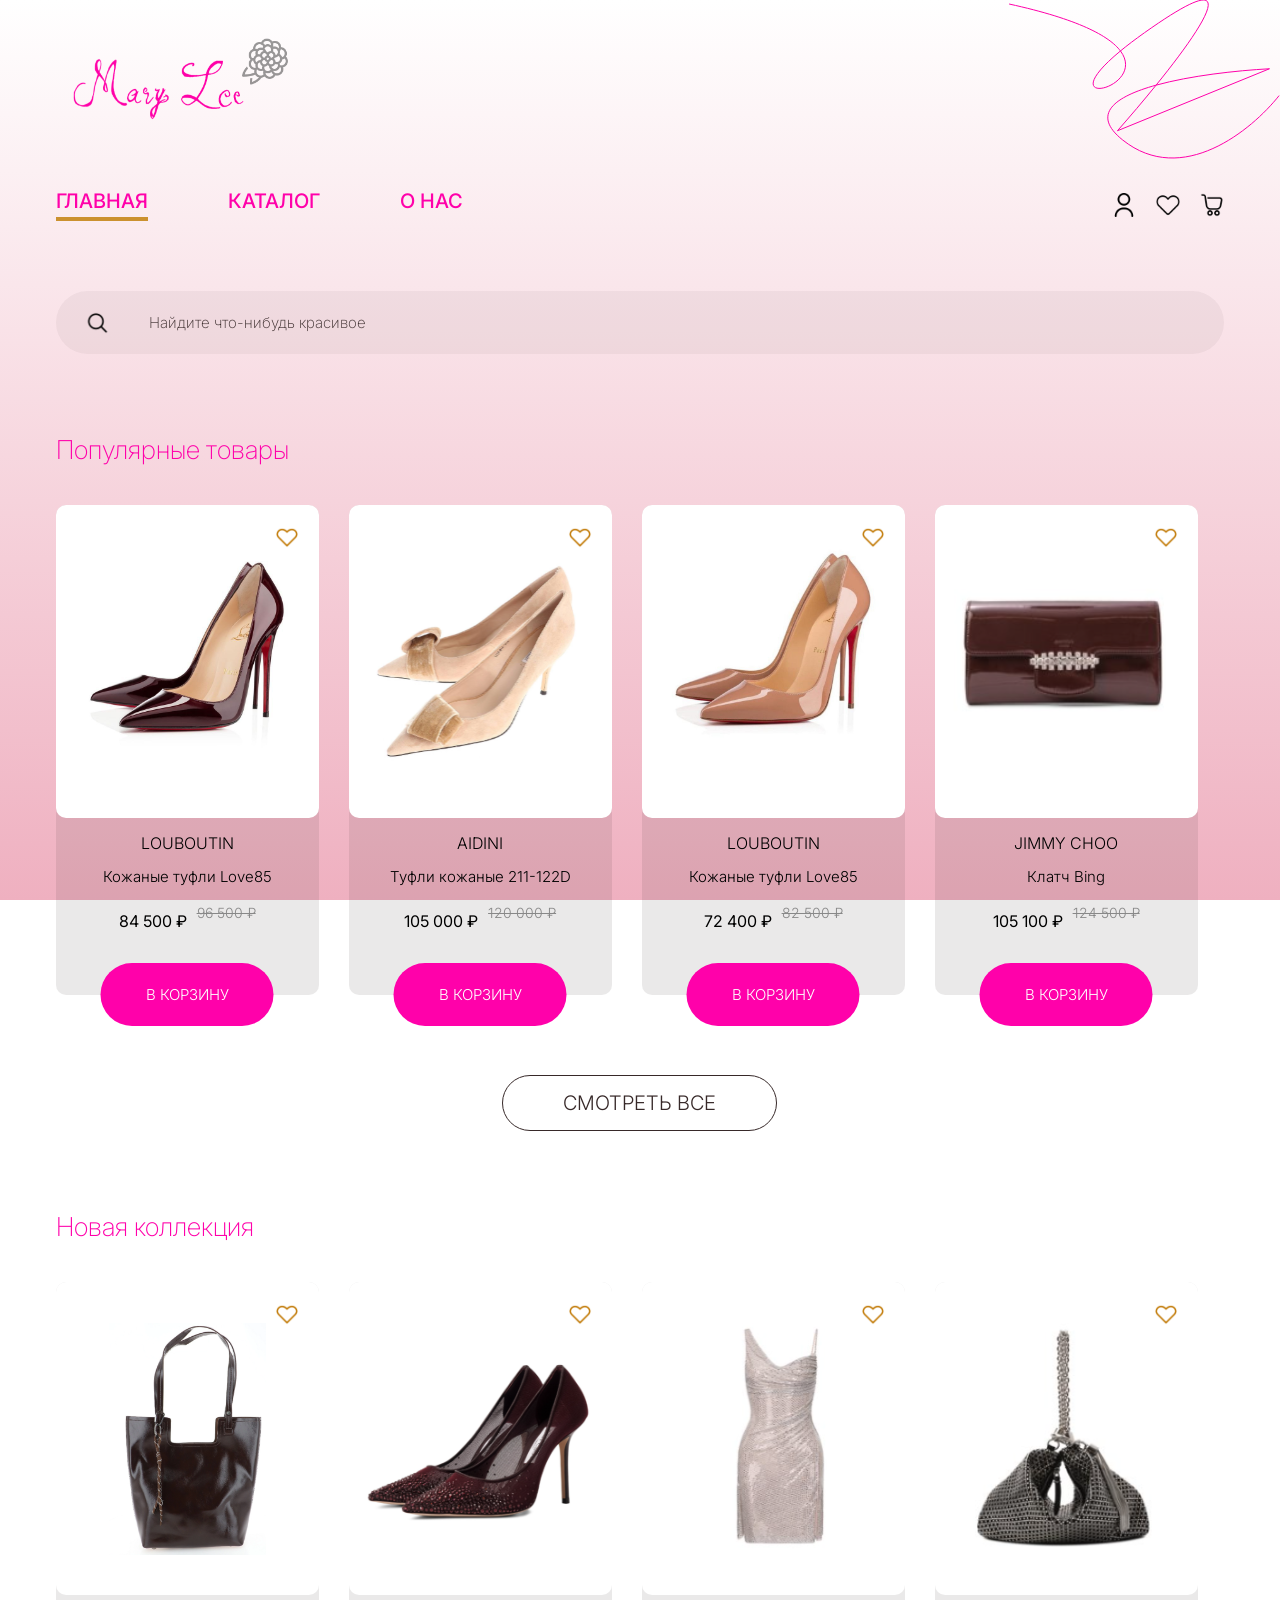
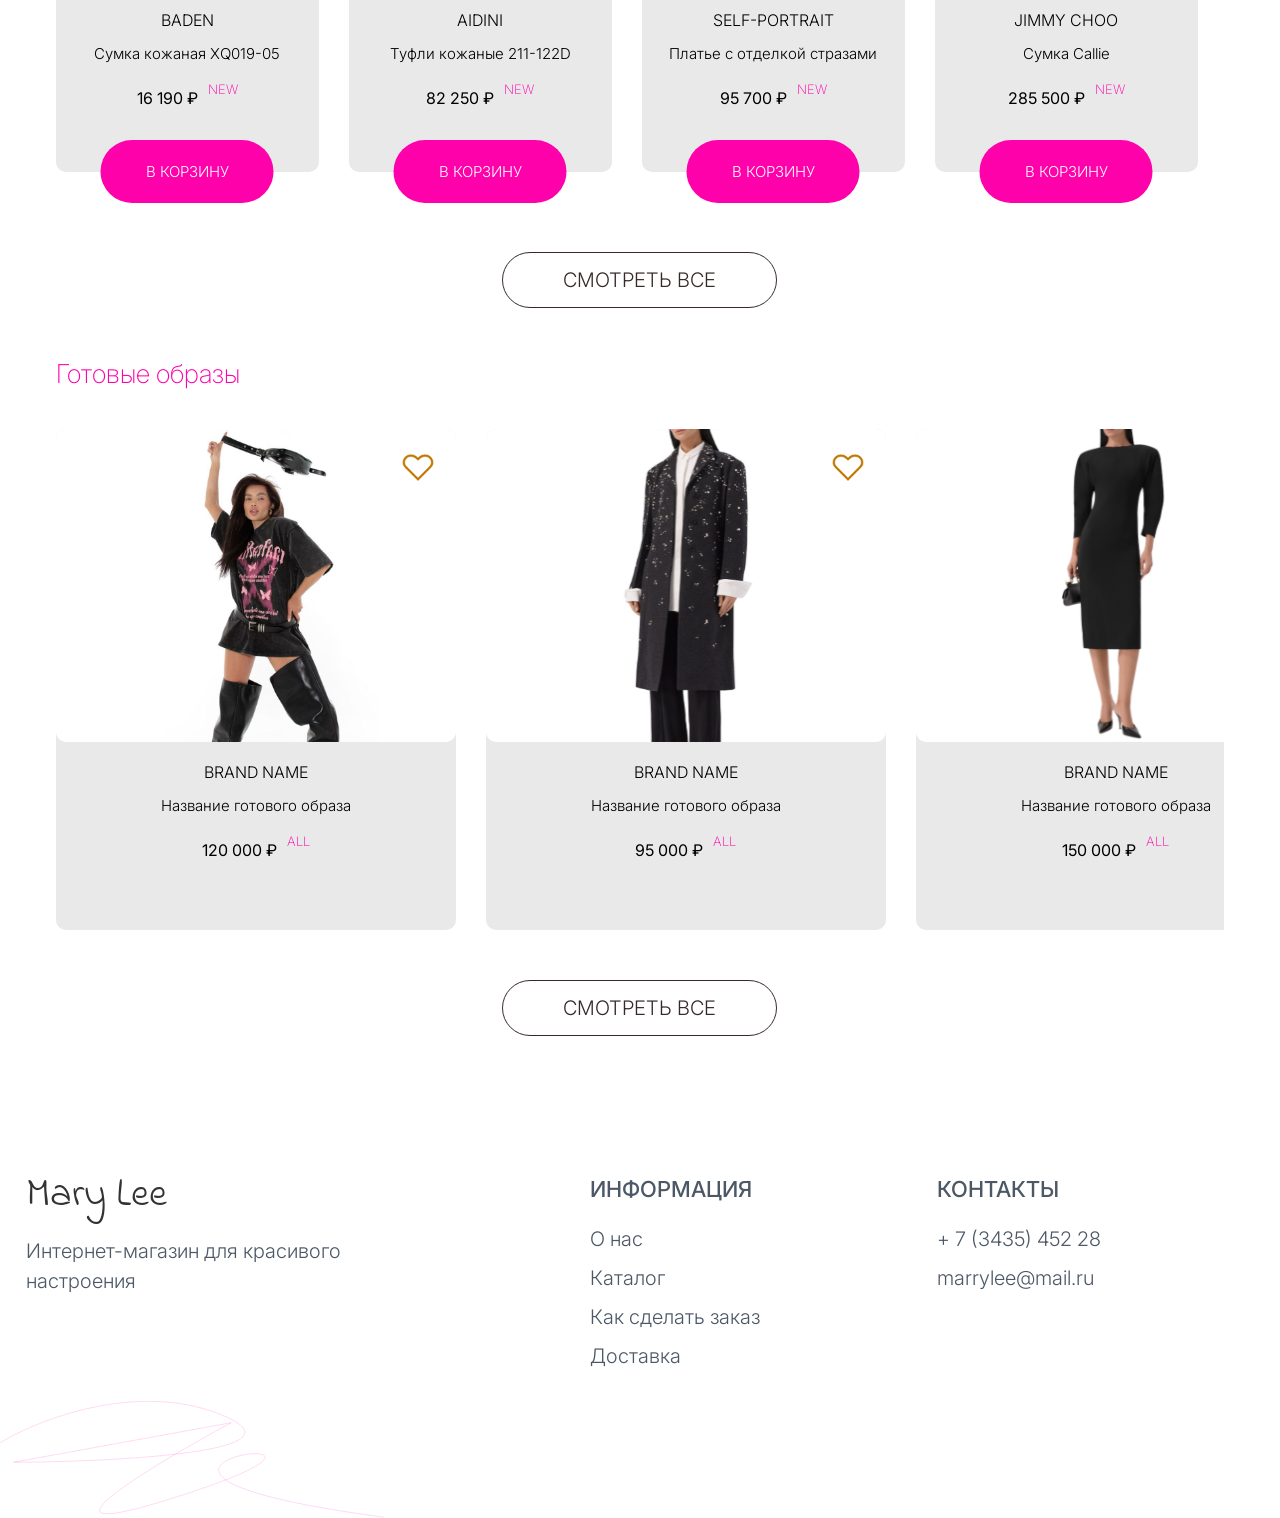
==== commit be1b079b: "сделан адаптив для профиля" ====
--- a/index.html
+++ b/index.html
@@ -4,6 +4,7 @@
     <meta charset="UTF-8">
     <meta name="viewport" content="width=device-width, initial-scale=1.0">
     <title>MarryLee</title>
+    <link rel="icon" href="img/Logo.svg" type="image/svg+xml">
     <link rel="preconnect" href="https://fonts.googleapis.com">
     <link rel="preconnect" href="https://fonts.gstatic.com" crossorigin>
     <link href="https://fonts.googleapis.com/css2?family=Indie+Flower&family=Inter:wght@300;500&display=swap" rel="stylesheet">
--- a/style.css
+++ b/style.css
@@ -285,7 +285,7 @@
     font-weight: 300;
     font-size: 15px;
     color: #000;
-    margin-bottom: 10px;
+    margin-bottom: 5px;
     line-height: 1.2;
     display: -webkit-box;
     -webkit-box-orient: vertical;
@@ -298,7 +298,7 @@
     align-items: flex-start; 
     justify-content: center;
     gap: 10px;
-    margin-top: auto; 
+    margin-top: 20px; 
     margin-bottom: 40px; 
 }
 
@@ -472,7 +472,7 @@
 
 .footer__container {
   width: 100%;
-  max-width: 1440px;
+  max-width: 1250px;
   margin: 0 auto;
   padding: 70px 30px 180px 30px;
   display: flex;
@@ -549,21 +549,25 @@
   color: #7875FE;
 }
 
-.about-page {
-    max-width: 98%; 
-    margin: 0 auto;
-    padding: 80px 30px; 
+
+body .about-page {
+    width: 100%;
+    max-width: 1290px;
+    padding: clamp(40px, 8vw, 80px) clamp(15px, 3vw, 30px);
     min-height: 50vh;
+    box-sizing: border-box;
+    padding-bottom: 150px;
 }
 
 .about-content {
-    max-width: 93%;
+    width: 100%;
+    max-width: 98%;
 }
 
 .about-text {
     font-family: 'Inter', sans-serif;
     font-weight: 300;
-    font-size: 18px;
+    font-size: clamp(16px, 2vw, 18px);
     color: #372929; 
     line-height: 1.8; 
     margin-bottom: 20px;
@@ -776,7 +780,7 @@
 .headerMiddle,
 .footer__container {
     width: 96%;
-    max-width: 1440px;
+    max-width: 1250px;
     margin: 0 auto;
     box-sizing: border-box;
     padding-left: clamp(15px, 3vw, 30px);
@@ -808,7 +812,7 @@
     .headerMiddle,
     .footer__container {
         width: 96%;
-        max-width: 1400px;
+        max-width: 1250px;
     }
 
     .products-grid,
@@ -907,4 +911,20 @@
 
 .new-collection-section {
     margin-top: 10px;
-}+}
+
+.about-title {
+    color: #FF01AA;
+    font-family: 'Inter', sans-serif;
+    font-weight: 300;
+    font-size: clamp(20px, 4vw, 25px);
+    margin-top: 50px;
+    margin-bottom: 30px;
+}
+
+.about-spacer {
+    height: 65px;
+    width: 100%;
+}
+
+
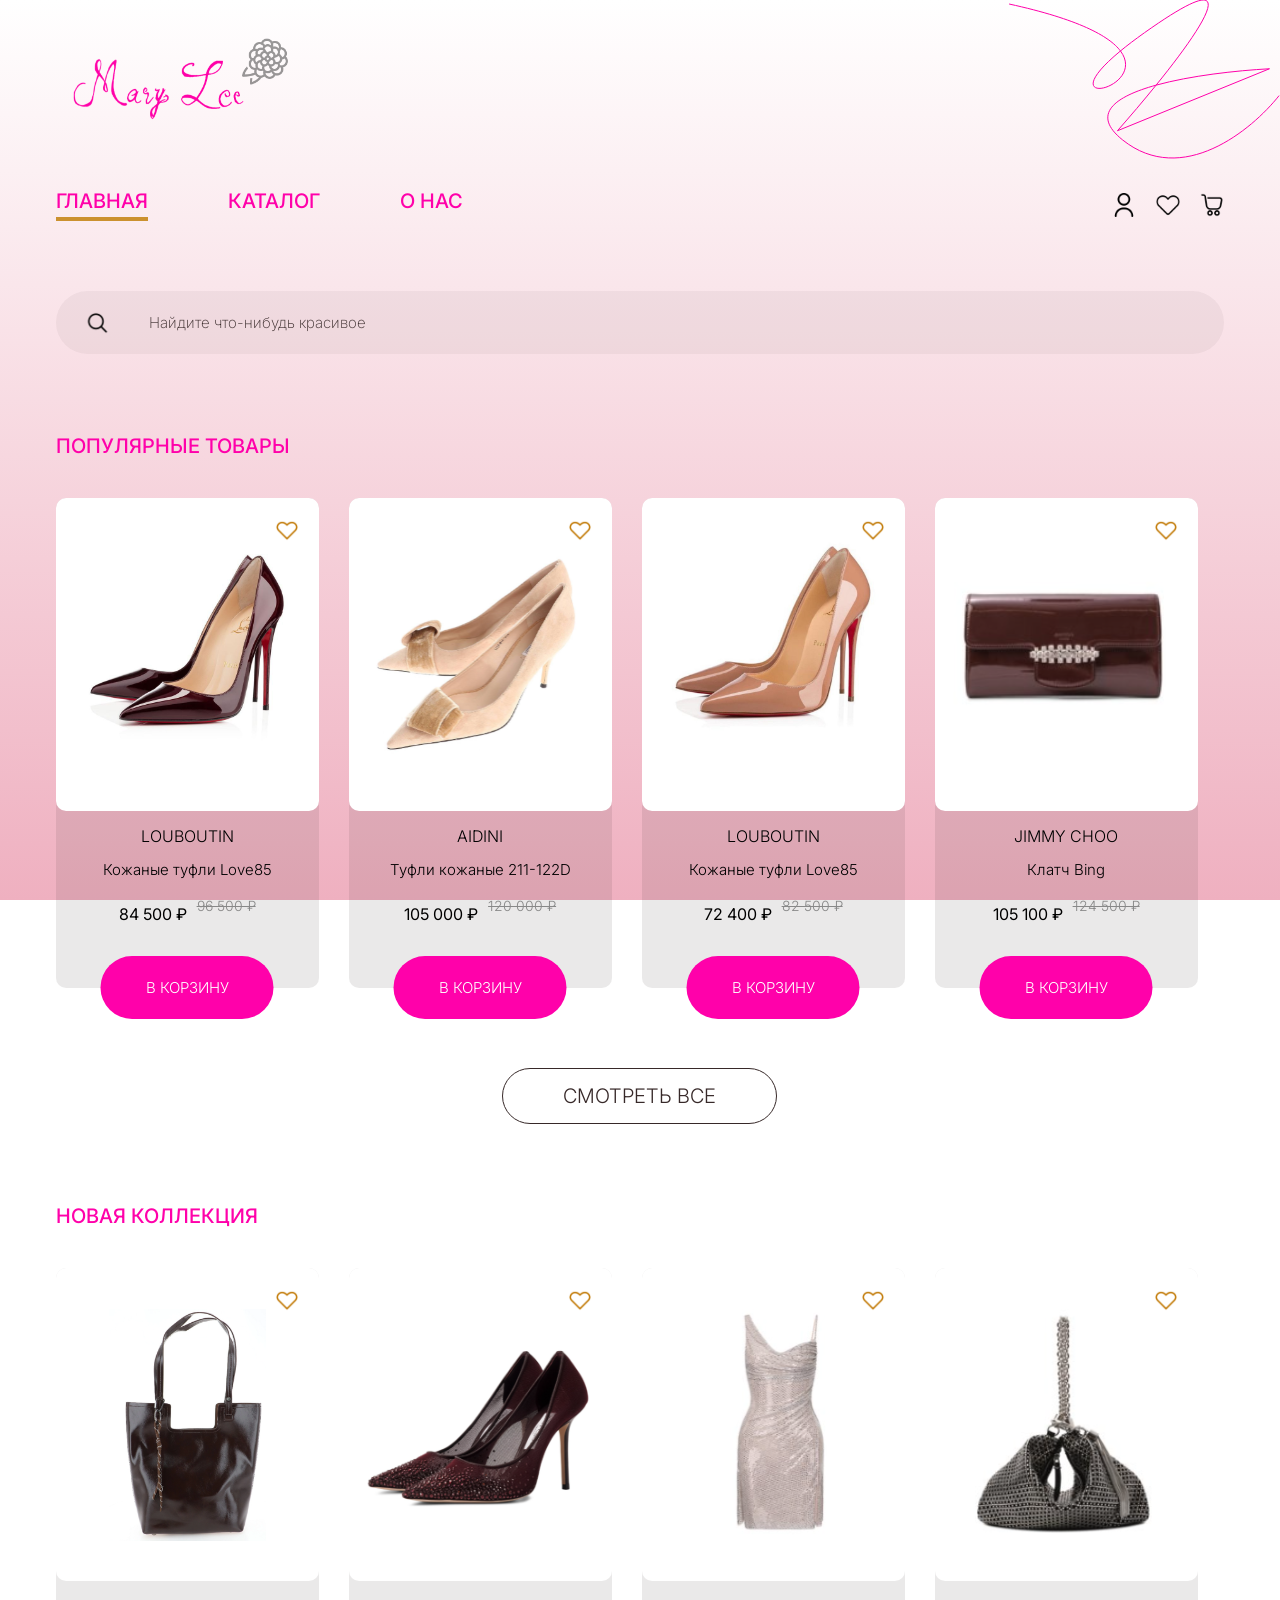
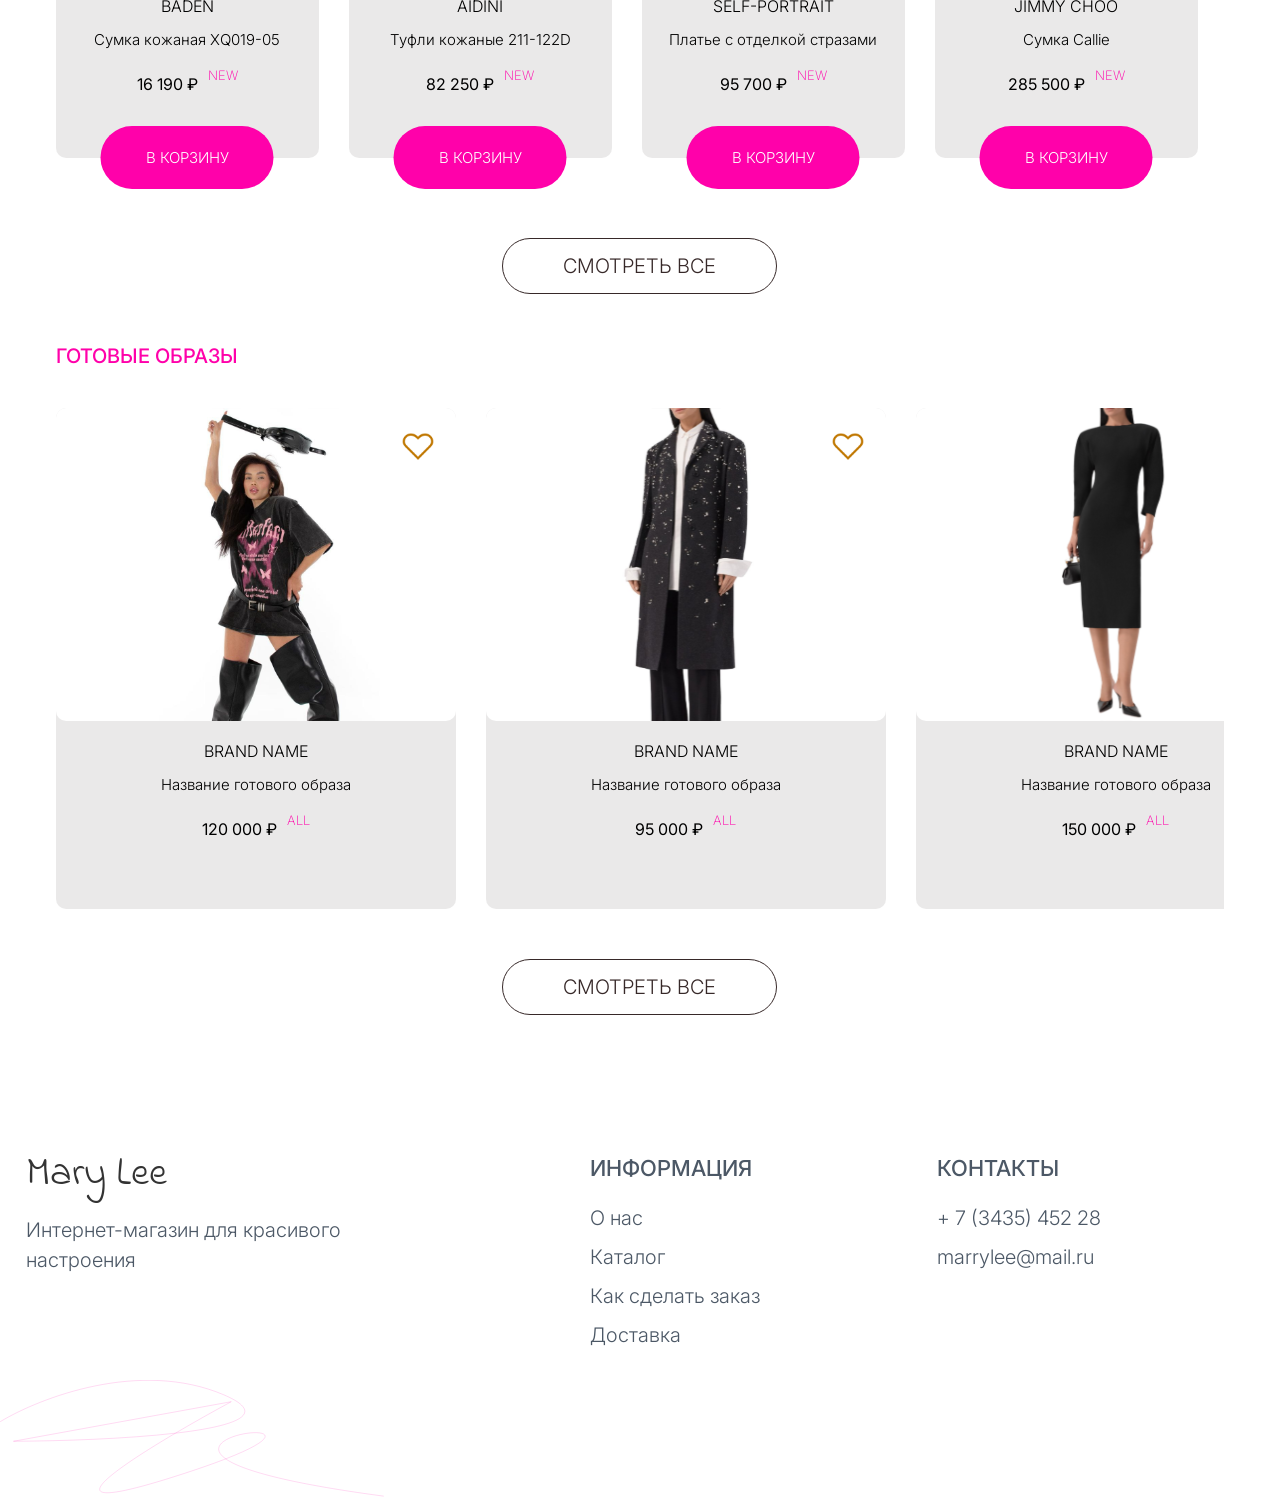
==== commit b2e9b59a: "исправлены размеры и стиль заголовков" ====
--- a/index.html
+++ b/index.html
@@ -52,7 +52,7 @@
     <main class="main-content">
         <section class="popular-section">
             <a href="popular.html" style="text-decoration: none;">
-                <h2 class="popular-title">Популярные товары</h2>
+                <h2 class="popular-title">ПОПУЛЯРНЫЕ ТОВАРЫ</h2>
             </a>
             <div class="products-grid" id="popularTrack">
                 <div class="product-card">
@@ -178,7 +178,7 @@
 
         <section class="new-collection-section">
             <a href="new-collection.html" style="text-decoration: none;">
-                <h2 class="section-title">Новая коллекция</h2>
+                <h2 class="section-title">НОВАЯ КОЛЛЕКЦИЯ</h2>
             </a>
             <div class="new-grid">
                 <div class="product-card">
@@ -305,7 +305,7 @@
 
         <section class="ready-looks-section">
             <a href="Looks.html" style="text-decoration: none;">
-                <h2 class="section-title">Готовые образы</h2>
+                <h2 class="section-title">ГОТОВЫЕ ОБРАЗЫ</h2>
             </a>
             <div class="looks-grid" id="looksGrid">
                 <div class="look-card">
--- a/style.css
+++ b/style.css
@@ -1,7 +1,6 @@
 html, body {
     margin: 0;
     padding: 0;
-    /* height: 100%; */
     overflow-x: hidden;
     width: 100%;
 }
@@ -796,7 +795,8 @@
 
 .popular-title,
 .section-title {
-    font-size: clamp(22px, 3vw, 26px);
+    font-weight: 500;
+    font-size: clamp(18px, 2vw, 20px);
     margin-bottom: clamp(20px, 4vw, 40px);
 }
 
@@ -916,8 +916,8 @@
 .about-title {
     color: #FF01AA;
     font-family: 'Inter', sans-serif;
-    font-weight: 300;
-    font-size: clamp(20px, 4vw, 25px);
+    font-weight: 500;
+    font-size: clamp(18px, 2vw, 20px);
     margin-top: 50px;
     margin-bottom: 30px;
 }
